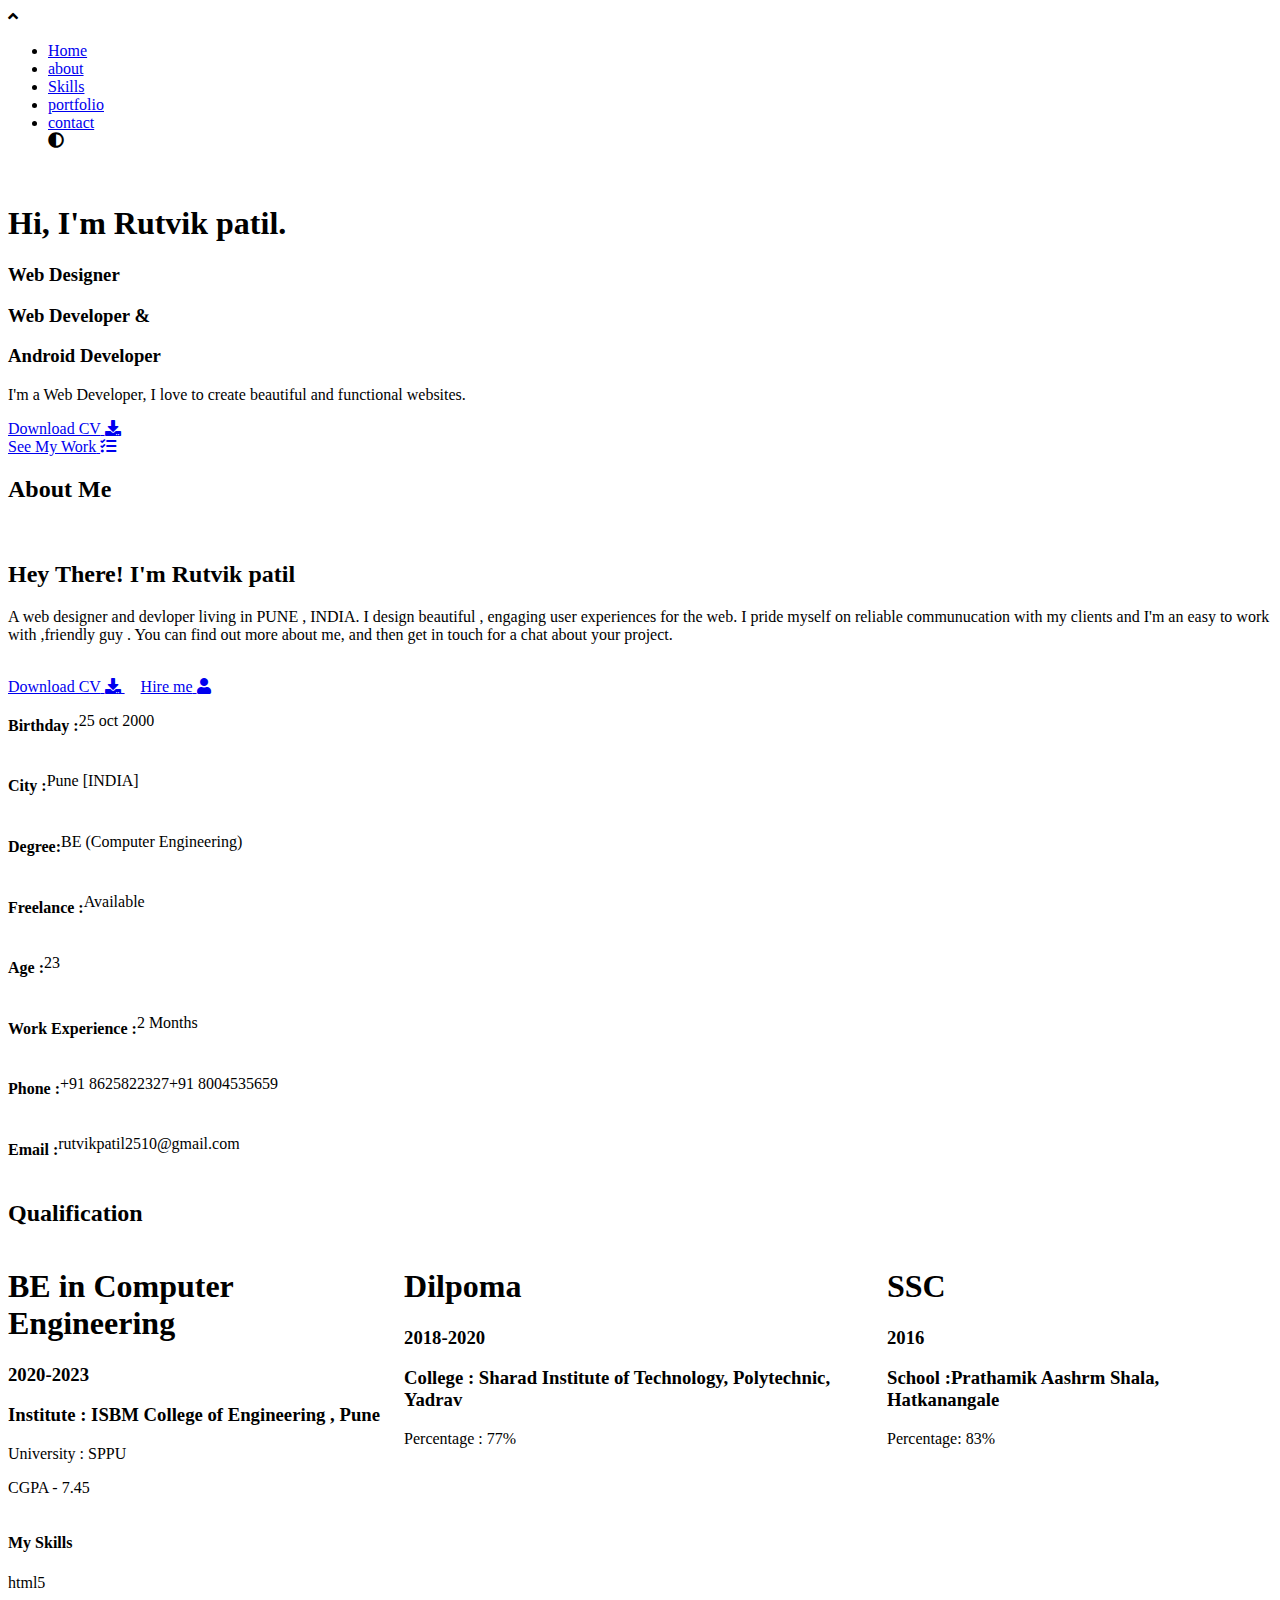
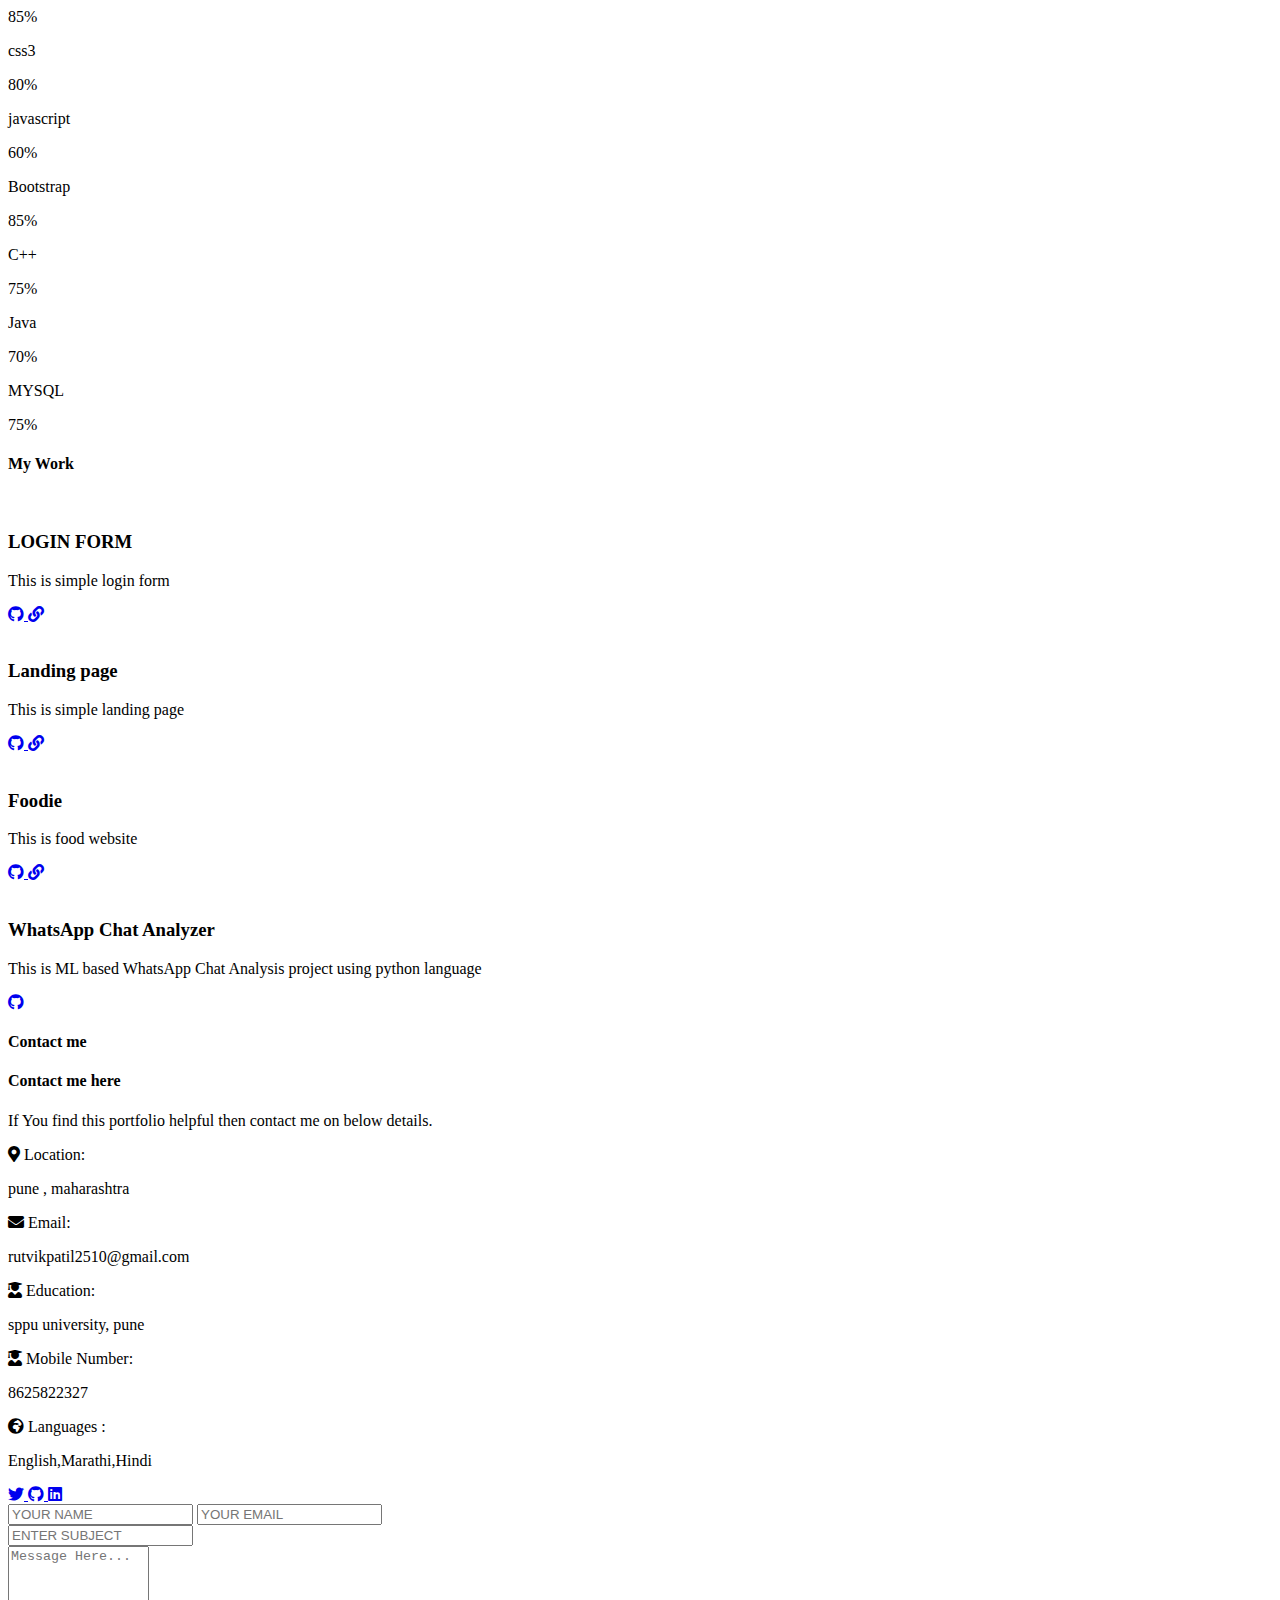
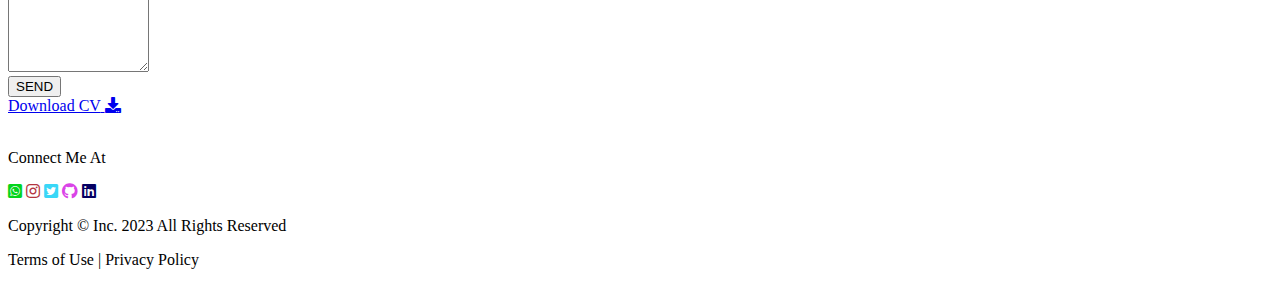
==== index.html @ daf7815e "add html file" ====
<!DOCTYPE html>
<html lang="en">

<head>
    <meta charset="UTF-8">
    <meta http-equiv="X-UA-Compatible" content="IE=edge">
    <meta name="viewport" content="width=device-width, initial-scale=1.0">
    <title>Rutvik's portfolio</title>
    <link rel="stylesheet" href="style.css">
    <link rel="stylesheet" href="mobile.css">
    <link rel="preconnect" href="https://fonts.googleapis.com">
    <link rel="preconnect" href="https://fonts.gstatic.com" crossorigin>
    <link rel="stylesheet" href="https://cdnjs.cloudflare.com/ajax/libs/font-awesome/5.15.4/css/all.min.css" integrity="sha512-1ycn6IcaQQ40/MKBW2W4Rhis/DbILU74C1vSrLJxCq57o941Ym01SwNsOMqvEBFlcgUa6xLiPY/NS5R+E6ztJQ==" crossorigin="anonymous" referrerpolicy="no-referrer"
    />
    <link href="https://fonts.googleapis.com/css2?family=Poppins:wght@400;500;600;700;800&display=swap" rel="stylesheet">
</head>


<body class="main-content">
    <div class="scroll">
        <i class="fas fa-angle-up"></i>
    </div>


    <nav class="navbar navbar-expand-lg navbar-light">

        <div class="collapse navbar-collapse" id="navbarNav">
            <div class="mr-auto"></div>
            <ul class="navbar-nav">


                <li class="nav-item active">
                    <a class="nav-link" href="index.html">Home <span class="sr-only">(current)</span></a>
                </li>
                <li class="nav-item">
                    <a class="nav-link" href="#about">about</a>
                </li>
                <li class="nav-item">
                    <a class="nav-link" href="#skill">Skills</a>
                </li>
                <li class="nav-item">
                    <a class="nav-link" href="#portfolio">portfolio</a>
                </li>
                <li class="nav-item">
                    <a class="nav-link" href="#contact">contact </a>

                </li>
                <div class="theme-btn">
                    <i class="fas fa-adjust"></i>
                </div>

            </ul>

        </div>

    </nav>
    <header class="container header active" id="home">
        <div class="header-content">
            <div class="left-header">
                <div class="shape"></div>
                <div class="image">
                    <img src="./Header img/fourth.png" alt="">
                </div>
            </div>
            <div class="right-header">
                <div class="shape"></div>

                <h1 class="name">
                    Hi, I'm <span>Rutvik  patil.</span>
                </h1>
                <div class="animated-text">
                    <h3>Web Designer</h3>
                    <h3>Web Developer &</h3>
                    <h3>Android Developer</h3>

                </div>
                <p>
                    I'm a Web Developer, I love to create beautiful and functional websites.

                </p>
                <div class="flex">
                    <div style="width: 240px;" class="btn-con">
                        <a href="./CV/Rutvik Patil CV.pdf" class="main-btn">
                            <span class="btn-text">Download CV</span>
                            <span class="btn-icon"><i class="fas fa-download"></i></span>
                        </a>

                    </div>
                    <div class="btn-con" id="second-btn">
                        <a href="#portfolio" class="main-btn" id="second-btn">
                            <span class="btn-text">See My Work</span>
                            <span class="btn-icon"><i class="fas fa-tasks"></i></span>
                        </a>
                    </div>
                </div>
            </div>
        </div>
    </header>

    <!-- **********************************************************--{ About section }--***************************************************-->

    <section class="about" id="about">
        <div class="title reveal">
            <h2 class="heading">About Me</h2>

        </div>
        <div class="content">
            <div class="column left reveal">
                <div class="img-card reveal">
                    <img src="./img/rutvik1.jpg" alt="">
                </div>
            </div>
            <div class="column right ">
                <div class="reveal">
                    <h2 class="content-title">Hey There! I<b>'</b>m Rutvik patil</h2>
                    <p class="paragraph-text reveal"> A web designer and devloper living in PUNE , INDIA. I design beautiful , engaging user experiences for the web. I pride myself on reliable communucation with my clients and I'm an easy to work with ,friendly guy . You can find out
                        more about me, and then get in touch for a chat about your project.
                    </p>
                    <br>
                    <div class="btn-con">
                        <a href="./CV/Rutvik Patil CV.pdf" class="main-btn">
                            <span class="btn-text">Download CV</span>
                            <span class="btn-icon"><i class="fas fa-download"></i></span>
                            <a href="#contact" style="margin-left: 1rem;" class="main-btn">
                                <span class="btn-text">Hire me</span>
                                <span class="btn-icon"><i class="fas fa-user"></i></span>


                            </a>
                        </a>
                    </div>

                </div>
                <div class="reveal  about-info">
                    <div class="about-info-left">
                        <div style="display: flex;">
                            <h4>Birthday : </h4>
                            <p>25 oct 2000</p>
                        </div>
                        <div style="display: flex;">
                            <h4>City : </h4>
                            <p>Pune [INDIA]</p>
                        </div>
                        <div style="display: flex;">
                            <h4>Degree: </h4>
                            <p>BE (Computer Engineering)</p>
                        </div>
                        <div style="display: flex;">
                            <h4>Freelance : </h4>
                            <p>Available</p>
                        </div>
                    </div>
                    <div class="about-info-right">
                        <div style="display: flex;">
                            <h4>Age : </h4>
                            <p>23</p>
                        </div>
                        <div style="display: flex;">
                            <h4>Work Experience : </h4>
                            <p>2 Months</p>
                        </div>
                        <div style="display: flex;">
                            <h4>Phone : </h4>
                            <p>+91 8625822327 </p>
                            <p>+91 8004535659</p>
                        </div>
                        <div style="display: flex;">
                            <h4>Email : </h4>
                            <p>rutvikpatil2510@gmail.com</p>
                        </div>

                    </div>
                </div>
            </div>

        </div>
    </section>


    <!-- **************************************************--{ Qualification section }--***************************************************-->


    <section class="qualification" id="qualification">

        <div class="title reveal">
            <h2 class="heading"><span>Qualification</span></h2>
        </div>
        <div style="display: flex;" class="flex">
            <div class="quali">
                <div class="item ">
                    <h1>BE in Computer Engineering </h1>
                    <h3 class="year">2020-2023</h3>
                    <h3>Institute : ISBM College of Engineering , Pune </h3>
                    <p> University : SPPU</p>
                    <p> CGPA - 7.45 </p>

                </div>
            </div>
            <div class="quali">
                <div class="item ">
                    <h1>Dilpoma</h1>
                    <h3 class="year">2018-2020</h3>
                    <h3>College : Sharad Institute of Technology, Polytechnic, Yadrav </h3>
                    <p> Percentage : 77%</p>

                </div>
            </div>
            <div class="quali">
                <div class="item ">
                    <h1>SSC</h1>
                    <h3 class="year">2016</h3>
                    <h3>School :Prathamik Aashrm Shala, Hatkanangale</h3>
                    <p> Percentage: 83%</p>
                </div>
            </div>
        </div>
    </section>





    <!-- *******************************************************--{ Skills section }--***************************************************-->


    <div class="about" id="skill">
        <div class="about1">
            <h4 class="heading">My Skills</h4>
            <div class="skill">
                <div class="skill-bar">
                    <p class="prog-title">html5</p>
                    <div class="progress-con">
                        <p class="prog-text">85%</p>
                        <div class="progress">
                            <span class="html"></span>
                        </div>
                    </div>
                </div>
                <div class="skill-bar">
                    <p class="prog-title">css3</p>
                    <div class="progress-con">
                        <p class="prog-text">80%</p>
                        <div class="progress">
                            <span class="css"></span>
                        </div>
                    </div>
                </div>
                <div class="skill-bar">
                    <p class="prog-title">javascript</p>
                    <div class="progress-con">
                        <p class="prog-text">60%</p>
                        <div class="progress">
                            <span class="js"></span>
                        </div>
                    </div>
                </div>
                <div class="skill-bar">
                    <p class="prog-title">Bootstrap</p>
                    <div class="progress-con">
                        <p class="prog-text">85%</p>
                        <div class="progress">
                            <span class="boot"></span>
                        </div>
                    </div>
                </div>
                <div class="skill-bar">
                    <p class="prog-title">C++</p>
                    <div class="progress-con">
                        <p class="prog-text">75%</p>
                        <div class="progress">
                            <span class="c"></span>
                        </div>
                    </div>
                </div>
                <div class="skill-bar">
                    <p class="prog-title">Java</p>
                    <div class="progress-con">
                        <p class="prog-text">70%</p>
                        <div class="progress">
                            <span class="java"></span>
                        </div>
                    </div>
                </div>
                <div class="skill-bar">
                    <p class="prog-title">MYSQL</p>
                    <div class="progress-con">
                        <p class="prog-text">75%</p>
                        <div class="progress">
                            <span class="c"></span>
                        </div>
                    </div>
                </div>
            </div>
        </div>

        <!-- *******************************************************--{ Work section }--***************************************************-->


        <section class="container" id="portfolio">
            <div class="heading">
                <h4 class="heading">My Work </h4>
            </div>

            <div class="portfolio">
                <div class="portfolio-item">
                    <div class="image">
                        <img src="./img/login1.png" alt="">
                    </div>
                    <div class="hover-items">
                        <h3>LOGIN FORM</h3>
                        <p>This is simple login form</p>
                        <div class="icons">
                            <a href="https://github.com/rutvik2510" target="_blank" class="icon">
                                <i class="fab fa-github"></i>
                            </a>
                            <a href="./WorkDoneByMe/form no 3/index.html" class="icon">
                                <i class="fas fa-link"></i>
                            </a>

                        </div>
                    </div>
                </div>
                <div class="portfolio-item">
                    <div class="image">
                        <img src="./img/travel1.png" alt="">
                    </div>
                    <div class="hover-items">
                        <h3>Landing page</h3>
                        <p>This is simple landing page</p>
                        <div class="icons">
                            <a href="https://github.com/rutvik2510" target="_blank" class="icon">
                                <i class="fab fa-github"></i>
                            </a>
                            <a href="./WorkDoneByMe/headerdemo/index.html" class="icon">
                                <i class="fas fa-link"></i>
                            </a>

                        </div>
                    </div>
                </div>
                <div class="portfolio-item">
                    <div class="image">
                        <img src="./img/food.png" alt="">
                    </div>
                    <div class="hover-items">
                        <h3>Foodie</h3>
                        <p>This is food website </p>
                        <div class="icons">
                            <a href="https://github.com/rutvik2510" class="icon">
                                <i class="fab fa-github"></i>
                            </a>
                            <a href="./WorkDoneByMe/BreakfastTime/index.html" class="icon">
                                <i class="fas fa-link"></i>
                            </a>

                        </div>
                    </div>
                </div>

                <div class="portfolio-item">
                    <div class="image">
                        <img src="./img/whatAppChatAnalyzer.png" alt="">
                    </div>
                    <div class="hover-items">
                        <h3>WhatsApp Chat Analyzer</h3>
                        <p>This is ML based WhatsApp Chat Analysis project using python language</p>
                        <div class="icons">
                            <a href="https://github.com/rutvik2510" class="icon">
                                <i class="fab fa-github"></i>
                            </a>


                        </div>
                    </div>
                </div>

            </div>
        </section>





        <!-- *******************************************************--{ Contact section }--***************************************************-->


        <section class="container contact" id="contact">
            <div class="contact-container">
                <h4 class="heading">Contact me </h4>

                <div class="contact">
                    <div class="left-contact">
                        <h4>Contact me here</h4>
                        <p>
                            If You find this portfolio helpful then contact me on below details.
                        </p>
                        <div class="contact-info">
                            <div class="contact-item">
                                <div class="icon">
                                    <i class="fas fa-map-marker-alt"></i>
                                    <span>Location:</span>
                                </div>
                                <p>
                                    pune , maharashtra
                                </p>
                            </div>
                            <div class="contact-item">
                                <div class="icon">
                                    <i class="fas fa-envelope"></i>
                                    <span>Email:</span>
                                </div>
                                <p>
                                    <span> rutvikpatil2510@gmail.com</span>
                                </p>
                            </div>
                            <div class="contact-item">
                                <div class="icon">
                                    <i class="fas fa-user-graduate"></i>
                                    <span>Education:</span>
                                </div>
                                <p>
                                    <span>sppu university, pune </span>
                                </p>
                            </div>
                            <div class="contact-item">
                                <div class="icon">
                                    <i class="fas fa-user-graduate"></i>
                                    <span>Mobile Number:</span>
                                </div>
                                <p>
                                    <span> 8625822327</span>
                                </p>
                            </div>
                            <div class="contact-item">
                                <div class="icon">
                                    <i class="fas fa-globe-africa"></i>
                                    <span>Languages :</span>
                                </div>
                                <p>
                                    <span>English,Marathi,Hindi</span>
                                </p>
                            </div>
                        </div>
                        <div class="contact-icons">
                            <div class="contact-icon">
                                <a href="https://twitter.com/RutvikPati50763?s=08" target="_blank">
                                    <i class="fab fa-twitter"></i>
                                </a>
                                <a href="https://github.com/rutvik2510" target="_blank">
                                    <i class="fab fa-github"></i>
                                </a>
                                <a href="https://www.linkedin.com/in/rutvik-patil-5003b2224" target="_blank">
                                    <i class="fab fa-linkedin"></i>
                                </a>
                            </div>
                        </div>
                    </div>
                    <div class="right-contact">
                        <form action="" class="contact-form">
                            <div class="input-control i-c-2">
                                <input type="text" required placeholder="YOUR NAME">
                                <input type="email" required placeholder="YOUR EMAIL">
                            </div>
                            <div class="input-control">
                                <input type="text" required placeholder="ENTER SUBJECT">
                            </div>
                            <div class="input-control">
                                <textarea name="" id="" cols="15" rows="8" placeholder="Message Here..."></textarea>
                            </div>
                            <button class="sub">SEND</button>
                            <div class="submit-btn">
                                <a href="./CV/Rutvik Patil CV.pdf" class="main-btn">
                                    <span class="btn-text">Download CV</span>
                                    <span class="btn-icon"><i class="fas fa-download"></i></span>
                                </a>
                            </div>
                        </form>
                    </div>
                </div>


                <footer class="footer">
                    <div class="footer-image">
                        <img src="img/rutvik2.jpg" alt="">
                    </div>
                    <div class="quick-links">
                        <p class="devby">Connect Me At</p>
                        <a href="https://api.whatsapp.com/send?phone=8625822327"><i class="fab fa-whatsapp-square" style="color:#04d51d"></i></a>

                        <a href="https://instagram.com/Rutvik_patil2510"><i class="fab fa-instagram"
                style="color: #b3353f"></i></a>
                        <a href="https://twitter.com/RutvikPati50763"><i class="fab fa-twitter-square" style="color:#39d7f7"></i></a>
                        <a href="https://github.com/rutvik2510"><i class="fab fa-github" style="color:#da43e7"></i></a>
                        <a href="https://www.linkedin.com/in/rutvik-patil-5003b2224"><i class="fab fa-linkedin" style="color:rgb(5, 0, 98)"></i></a>

                    </div>
                    <div class="policy">
                        <p>Copyright © Inc. 2023 All Rights Reserved </p>
                    </div>
                    <p class="terms">Terms of Use <span>| Privacy Policy</span></p>
                </footer>





                <script src="app.js"></script>
</body>

</html>
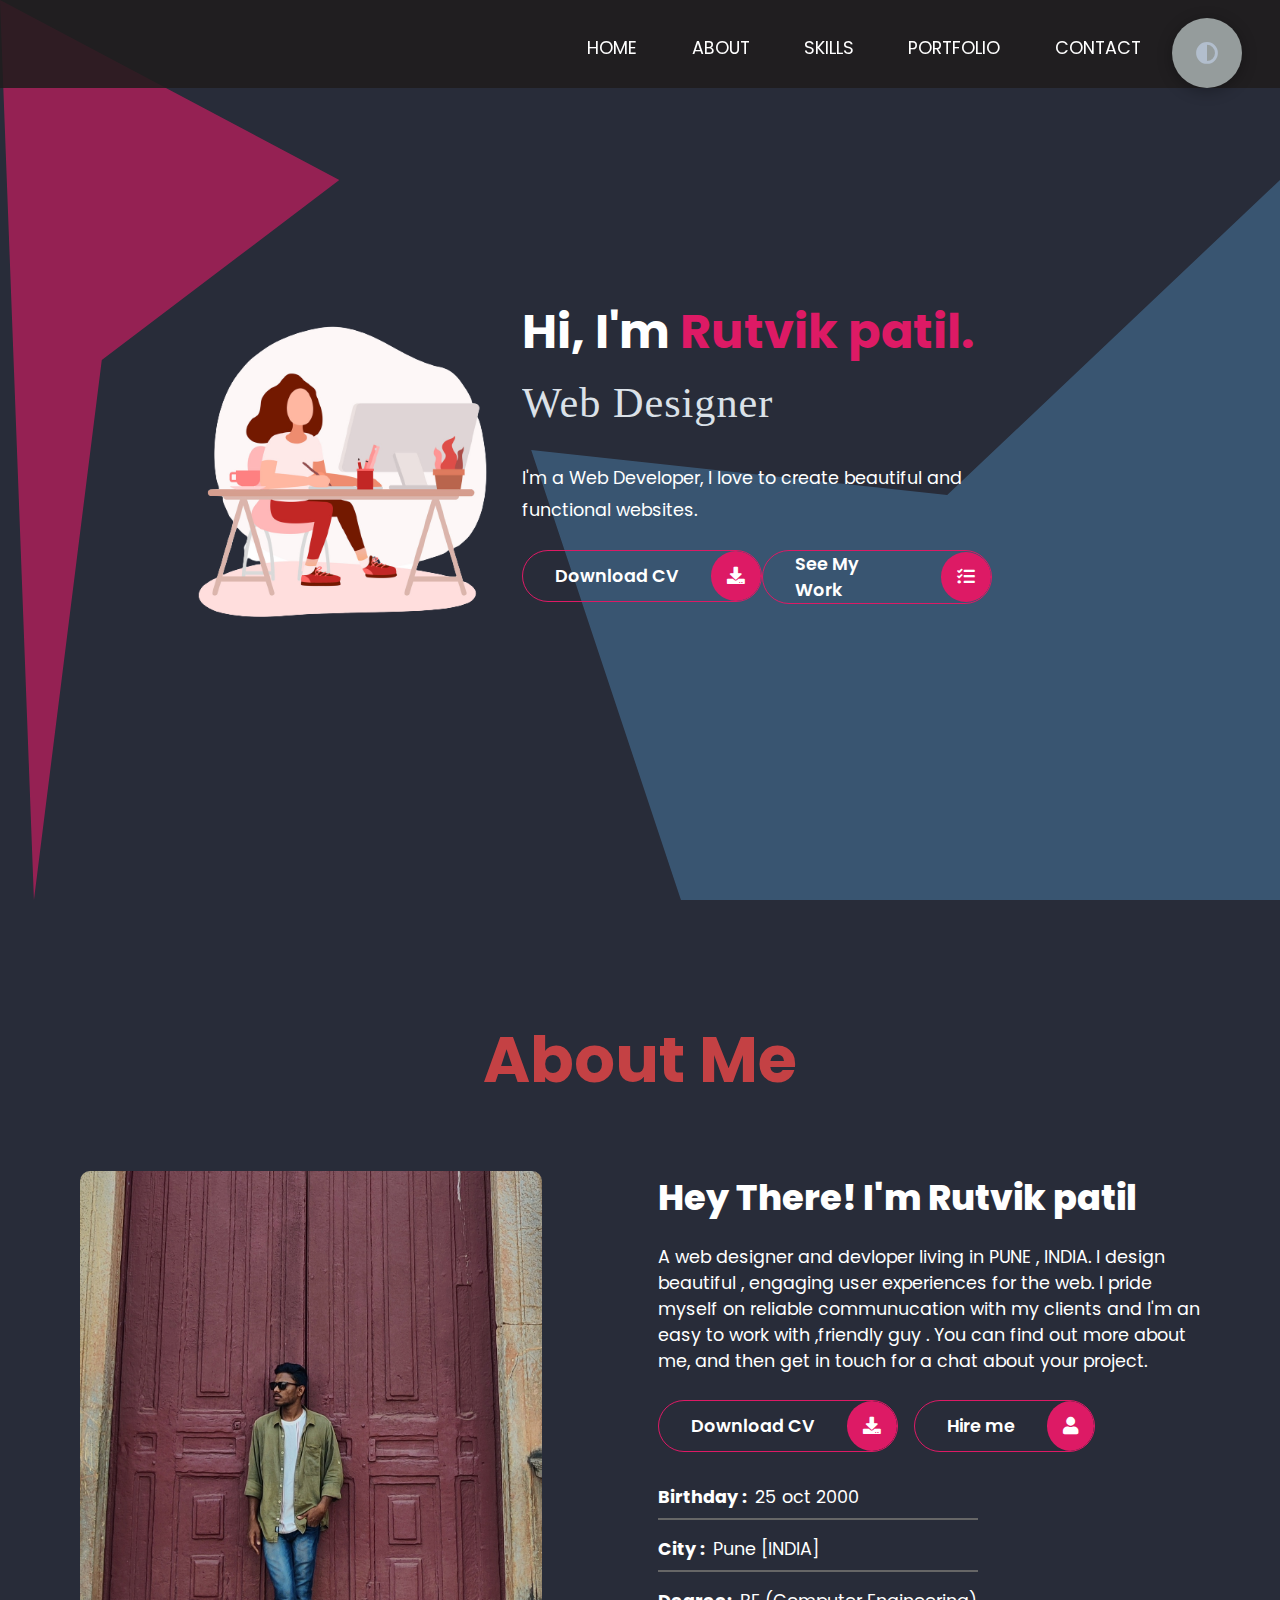
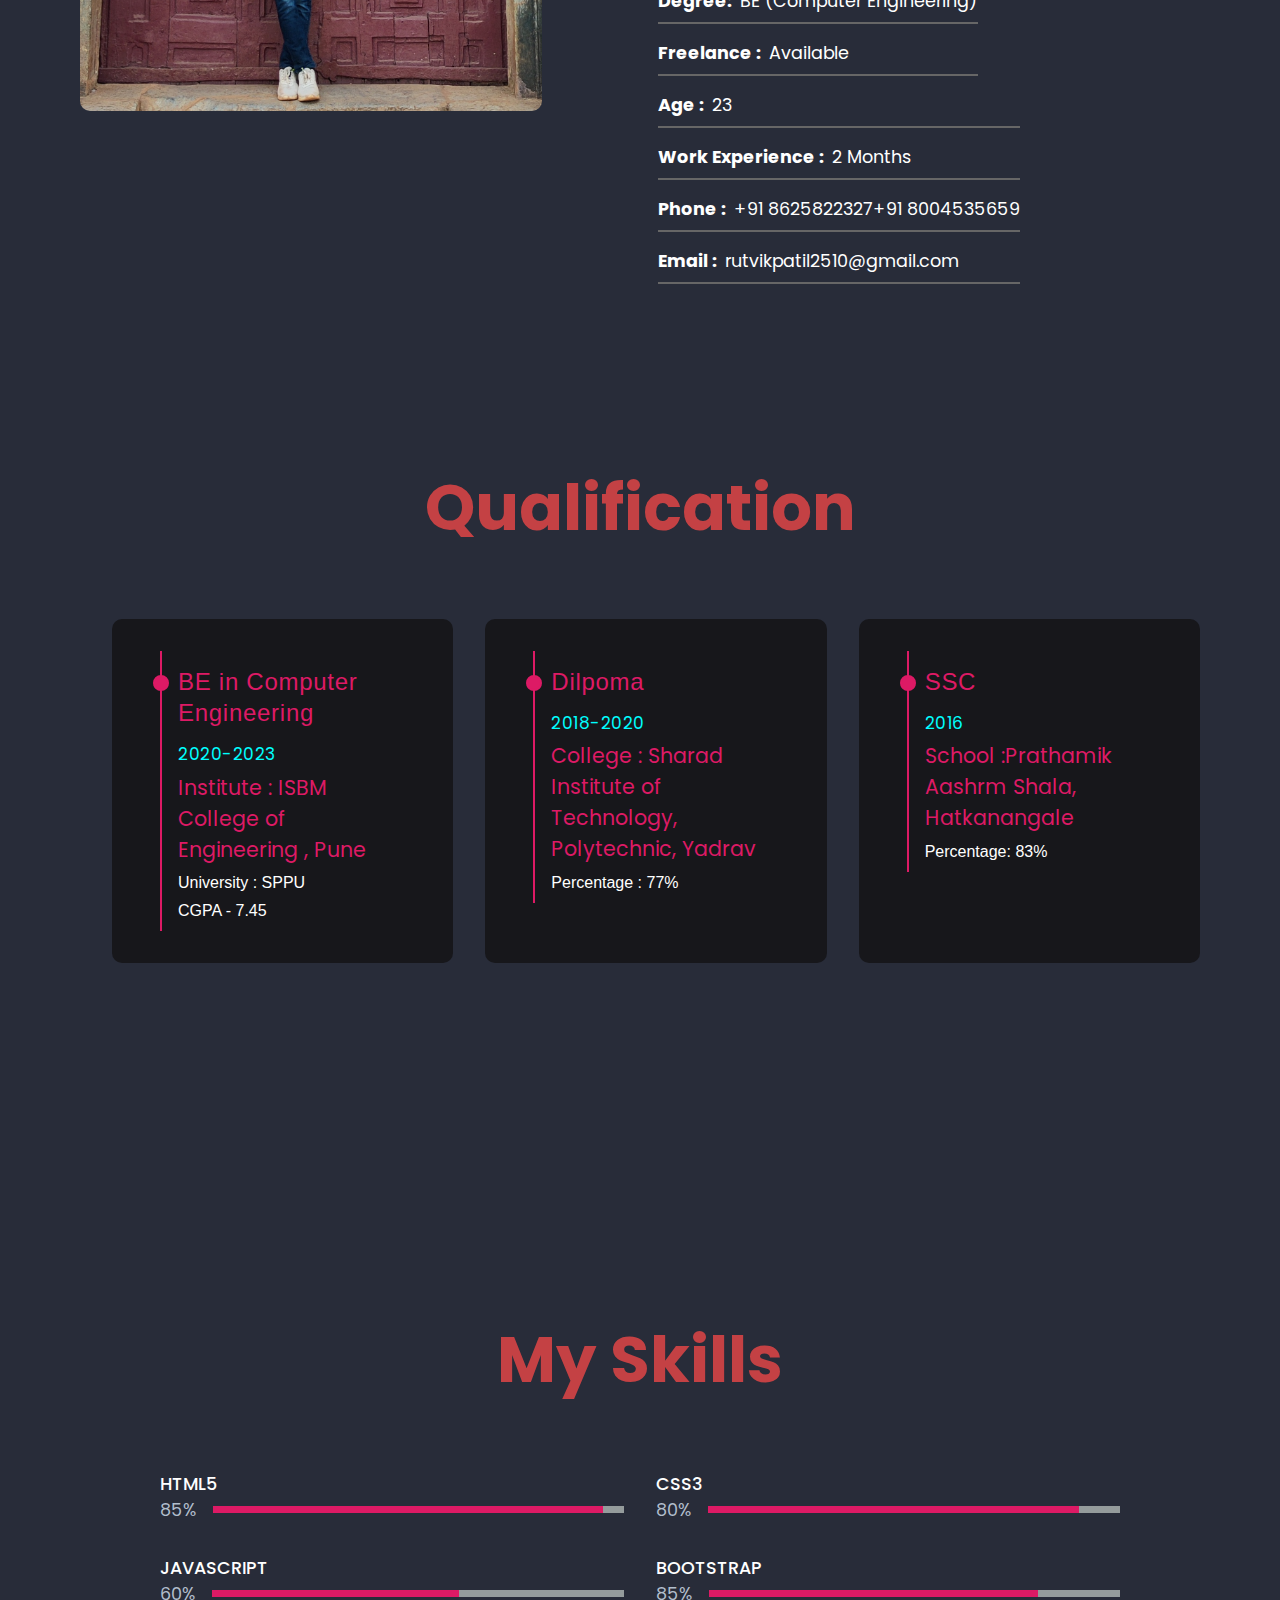
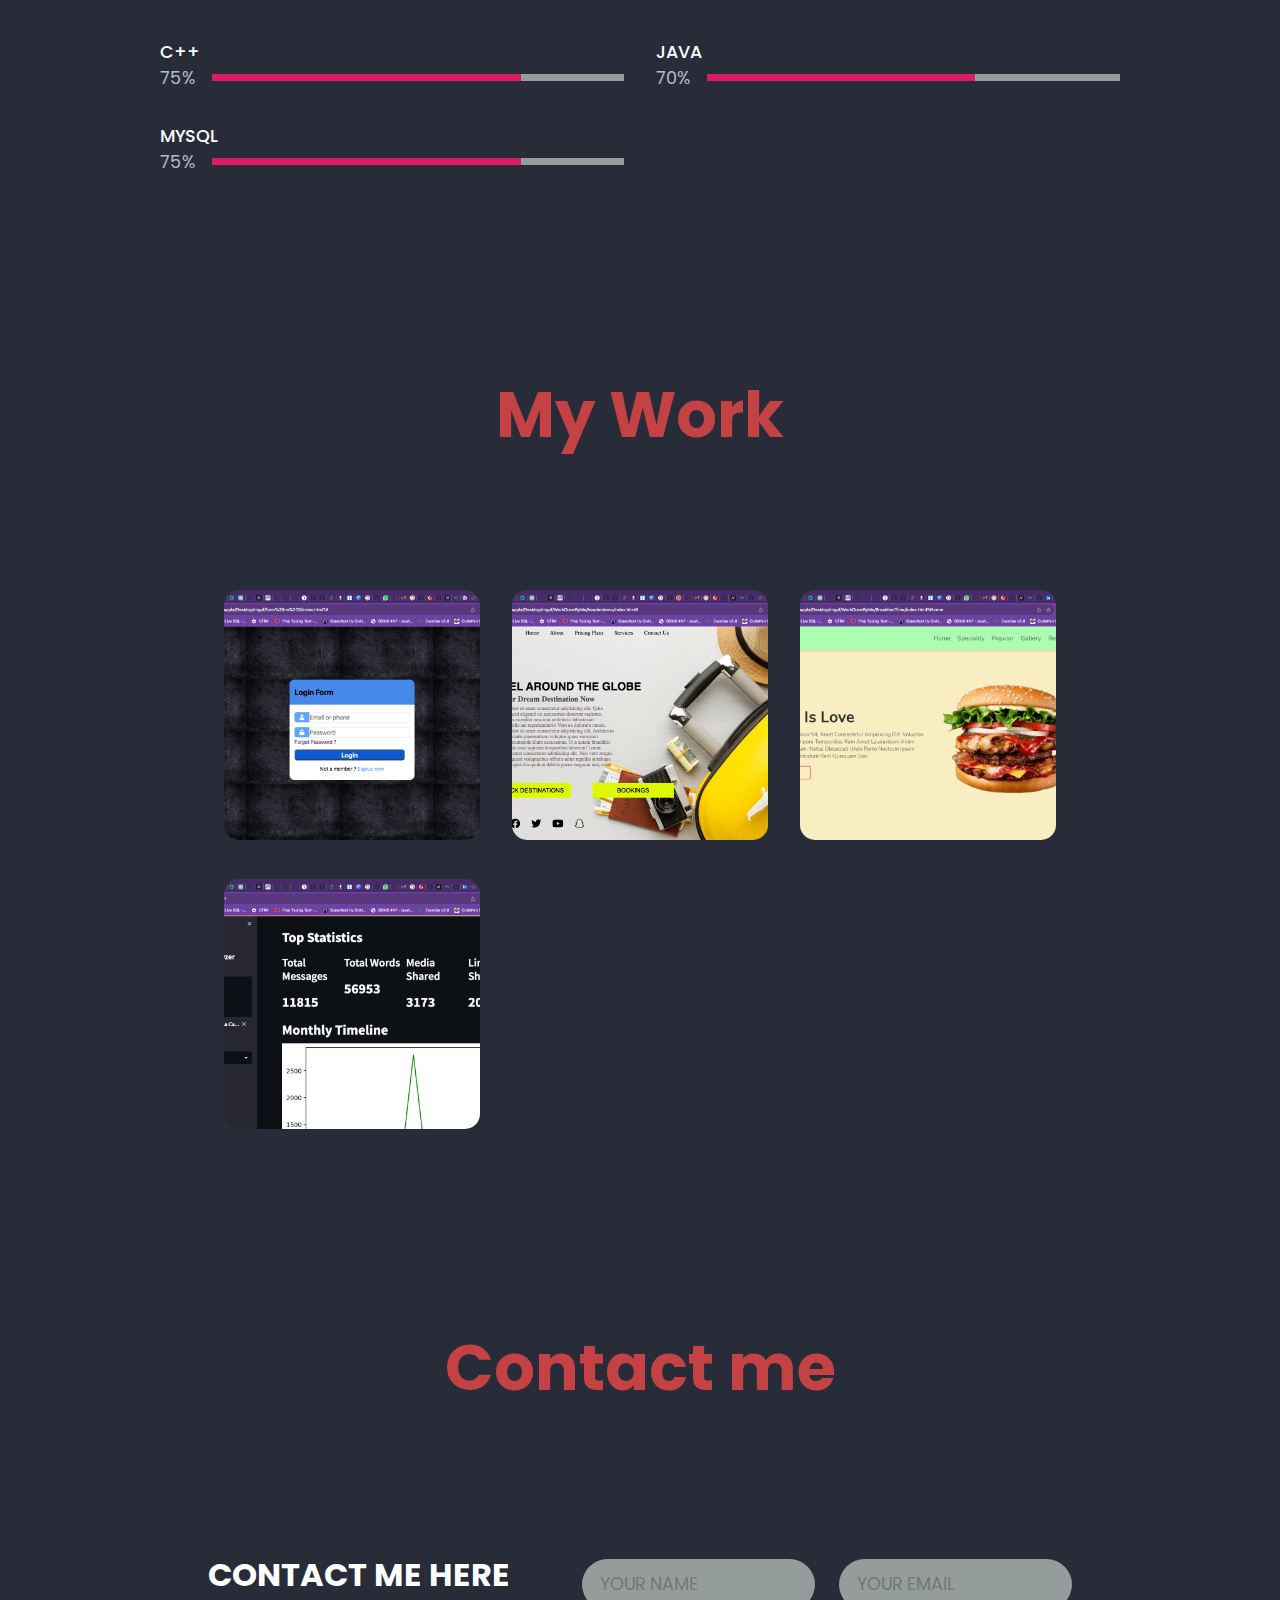
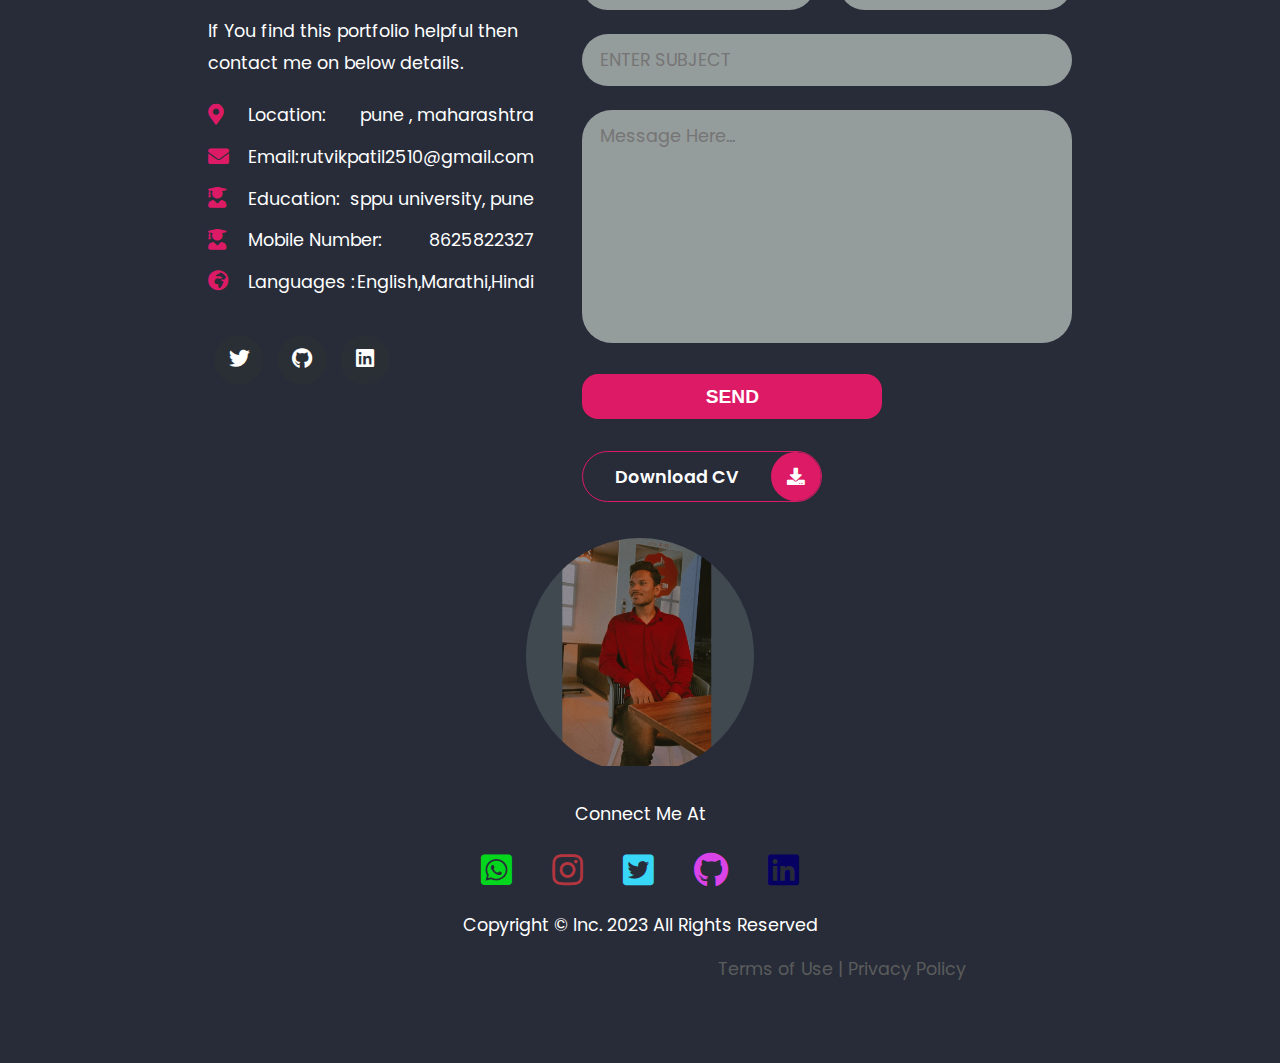
==== commit b9850f40: "index.html" ====
--- a/index.html
+++ b/index.html
@@ -166,7 +166,9 @@
                         </div>
                         <div style="display: flex;">
                             <h4>Email : </h4>
-                            <p>rutvikpatil2510@gmail.com</p>
+                            <a href="mailto:rutvikpatil2510@gmail.com">
+                                <p>rutvikpatil2510@gmail.com</p>
+                            </a>
                         </div>
 
                     </div>
@@ -410,7 +412,9 @@
                                     <span>Email:</span>
                                 </div>
                                 <p>
-                                    <span> rutvikpatil2510@gmail.com</span>
+                                    <a href="mailto:rutvikpatil2510@gmail.com">
+                                        <span> rutvikpatil2510@gmail.com</span>
+                                    </a>
                                 </p>
                             </div>
                             <div class="contact-item">
@@ -507,4 +511,4 @@
                 <script src="app.js"></script>
 </body>
 
-</html>+</html>
--- a/style.css
+++ b/style.css
@@ -0,0 +1,853 @@
+* {
+    margin: 0;
+    padding: 0;
+    box-sizing: border-box;
+    list-style: none;
+    scroll-behavior: smooth;
+}
+
+ :root {
+    --color-primary: #191d2bee;
+    --color-secondary: #dd1a65;
+    --color-white: #ffffff;
+    --color-black: #000;
+    --color-grey0: #c5b8b8;
+    --color-grey-1: #dbe1e8;
+    --color-grey-2: #b2becd;
+    --color-grey-3: #62b5f5;
+    --color-grey-4: #959c9c;
+    --color-grey-5: #2a2e35;
+    --color-grey-6: #27373f;
+    --box-shadow-1: 0 3px 15px rgba(0, 0, 0, 0.3);
+    --heading: #e44646d3;
+}
+
+.light-mode {
+    --color-primary: #ffffff;
+    --color-secondary: #9052ad;
+    --color-white: #83a0b9;
+    --color-black: #000;
+    --color-grey0: #f8f8f8;
+    --color-grey-1: #6c7983;
+    --color-grey-2: #a8ceeb;
+    --color-grey-3: #004c4e;
+    --color-grey-4: #a0bbd3;
+    --color-grey-5: #c7c2c2;
+    --color-grey-6: #42697c;
+}
+
+body {
+    background-color: var(--color-primary);
+    font-family: "Poppins", sans-serif;
+    font-size: 1.1rem;
+    color: var(--color-white);
+    transition: all 0.4s ease-in-out;
+    scroll-behavior: smooth;
+}
+
+a {
+    display: inline-block;
+    text-decoration: none;
+    color: inherit;
+    font-family: inherit;
+}
+
+.heading {
+    font-size: 4rem;
+    display: flex;
+    justify-content: center;
+    margin: 4rem;
+    color: var(--heading);
+}
+
+header {
+    min-height: 100vh;
+    color: var(--color-white);
+    overflow: hidden;
+    padding: 0 !important;
+}
+
+
+/* *********************************************************** --> scroll section <--********************************************************/
+
+.scroll {
+    z-index: 9999;
+    position: fixed;
+    color: var(--color-white);
+    right: 15px;
+    bottom: 15px;
+    text-align: center;
+    line-height: 45px;
+    cursor: pointer;
+    pointer-events: none;
+    opacity: 0;
+    transition: all 0.5s ease;
+}
+
+.scroll i {
+    border-radius: 50%;
+    font-size: 1.8rem;
+    background: var(--color-secondary);
+    padding: 0.6rem 1rem;
+    transition: all 0.5s ease;
+}
+
+.scroll:hover i {
+    box-shadow: 0 0.5rem 1rem rgb(214, 189, 189);
+    /* bottom: 20px; */
+    transform: scale(1.1);
+}
+
+.scroll.active {
+    right: 20px;
+    opacity: 1;
+    pointer-events: auto;
+}
+
+section {
+    min-height: 100vh;
+    width: 100%;
+    left: 0;
+    top: 0;
+    padding: 3rem 5rem;
+}
+
+
+/* ************************************************************ --> Light section <--********************************************************/
+
+.theme-btn {
+    top: 2%;
+    right: 3%;
+    width: 70px;
+    height: 70px;
+    border-radius: 50%;
+    background-color: var(--color-grey-4);
+    cursor: pointer;
+    position: fixed;
+    display: flex;
+    justify-content: center;
+    align-items: center;
+    box-shadow: 0 3px 15px rgba(0, 0, 0, 0.3);
+    transition: all 0.1s ease-in-out;
+}
+
+.theme-btn:active {
+    transform: translateY(-3px);
+}
+
+.theme-btn i {
+    font-size: 1.4rem;
+    color: var(--color-grey-2);
+    pointer-events: none;
+}
+
+
+/* *********************************************************** --> Navbar section <--********************************************************/
+
+.navbar {
+    padding: 0.5rem 1rem 0 35rem;
+    background-color: rgba(31, 28, 28, 0.864);
+    position: fixed;
+    z-index: 2000;
+    width: 100%;
+}
+
+.nav-item .nav-link {
+    font: normal 500 15px/2px;
+    text-transform: uppercase;
+    padding: 1.7rem;
+    color: var(--color-white);
+}
+
+.navbar-nav {
+    display: flex;
+}
+
+.navbar-nav a:hover {
+    color: var(--color-secondary);
+    -webkit-background-clip: text;
+    background-clip: text;
+}
+
+.animated-text {
+    position: relative;
+    height: 70px;
+    overflow: hidden;
+}
+
+.animated-text h3 {
+    color: var(--color-grey-1);
+    font-size: 2.4em;
+    font-weight: 100;
+    font-family: "Fredoka One", cursive;
+    line-height: 70px;
+    letter-spacing: 1px;
+}
+
+.animated-text h3:nth-child(1) {
+    animation: text-move 10s infinite;
+}
+
+@keyframes text-move {
+    0% {
+        margin-top: 0;
+    }
+    25% {
+        margin-top: -70px;
+    }
+    50% {
+        margin-top: -140px;
+    }
+    75% {
+        margin-top: -70px;
+    }
+    100% {
+        margin-top: 0;
+    }
+}
+
+
+/* *********************************************************** --> Header section <--********************************************************/
+
+.header-content {
+    display: grid;
+    grid-template-columns: repeat(2, 1fr);
+    min-height: 100vh;
+}
+
+.header-content .left-header {
+    display: flex;
+    align-items: center;
+    position: relative;
+}
+
+.header-content .left-header .shape {
+    transition: all 0.4s ease-in-out;
+    width: 65%;
+    height: 100%;
+    background-color: var(--color-secondary);
+    position: absolute;
+    left: 0;
+    top: 0;
+    z-index: -1;
+    opacity: 0.6;
+    clip-path: polygon(0 0, 100% 20%, 30% 40%, 10% 100%);
+}
+
+.header-content .right-header .shape {
+    transition: all 0.4s ease-in-out;
+    width: 65%;
+    height: 100%;
+    background-color: var(--color-grey-3);
+    position: absolute;
+    right: 0;
+    top: 0;
+    z-index: -1;
+    opacity: 0.3;
+    clip-path: polygon(10% 50%, 100% 300%, 100% 20%, 60% 55%);
+}
+
+.header-content .left-header .image img {
+    width: 70%;
+    height: 100%;
+    object-fit: cover;
+    transition: all 0.4s ease-in-out;
+    margin: 10rem 3rem 5rem 10rem;
+}
+
+.header-content .right-header {
+    display: flex;
+    flex-direction: column;
+    justify-content: center;
+    padding-right: 18rem;
+}
+
+.header-content .right-header .name {
+    font-size: 3rem;
+}
+
+.header-content .right-header .name span {
+    color: var(--color-secondary);
+}
+
+.header-content .right-header p {
+    margin: 1.5rem 0;
+    line-height: 2rem;
+}
+
+
+/* ******************************************************** --> component section <--********************************************************/
+
+.flex {
+    display: flex;
+}
+
+.btn-con {
+    display: flex;
+    align-self: flex-start;
+}
+
+#first-btn {
+    margin-right: .5rem;
+    width: 250px;
+}
+
+#second-btn {
+    width: 230px;
+}
+
+.main-btn {
+    border-radius: 30px;
+    color: inherit;
+    font-weight: 600;
+    position: relative;
+    border: 1px solid var(--color-secondary);
+    display: flex;
+    align-self: flex-start;
+    align-items: center;
+    overflow: hidden;
+}
+
+.main-btn .btn-text {
+    padding: 0 2rem;
+}
+
+.main-btn .btn-icon {
+    background-color: var(--color-secondary);
+    display: flex;
+    align-items: center;
+    justify-content: center;
+    border-radius: 50%;
+    padding: 1rem;
+}
+
+.main-btn::before {
+    content: "";
+    position: absolute;
+    top: 0;
+    right: 0;
+    transform: translateX(100%);
+    transition: all 0.4s ease-out;
+    z-index: -1;
+}
+
+.main-btn:hover {
+    transition: all 0.4s ease-out;
+}
+
+.main-btn:hover::before {
+    width: 100%;
+    height: 100%;
+    background-color: var(--color-secondary);
+    transform: translateX(0);
+    transition: all 0.4s ease-out;
+}
+
+
+/* ************************************************************ --> about section <--********************************************************/
+
+.about .content {
+    position: relative;
+    width: 100%;
+    color: var(--text-color);
+    display: flex;
+    justify-content: space-between;
+}
+
+.about .content .left {
+    position: relative;
+    width: auto;
+}
+
+.about .content .right {
+    position: relative;
+    width: 100%;
+}
+
+.about .content .about-info {
+    margin-top: 2rem;
+    display: flex;
+    justify-content: space-between;
+    flex-wrap: wrap;
+}
+
+.about .content .about-info h4 {
+    padding-right: 0.5rem;
+}
+
+.about .content .about-info .about-info-left div,
+.about .content .about-info .about-info-right div {
+    margin-bottom: 1rem;
+    padding-bottom: 0.5rem;
+    border-bottom: 2px solid #666;
+}
+
+.about .content .left .img-card {
+    position: relative;
+    display: flex;
+    justify-content: center;
+    width: 80%;
+    height: 60vh;
+    overflow: hidden;
+    border-radius: 10px;
+}
+
+.about .content .left .img-card img {
+    object-fit: cover;
+    border-radius: 10px;
+}
+
+.about .content .right .content-title {
+    font-size: 2em;
+    font-weight: 800;
+    margin-bottom: 20px;
+}
+
+.about .content .right .paragraph-text {
+    font-size: 1em;
+}
+
+
+/* **************************************************** --> Qualification section <--********************************************************/
+
+.quali {
+    background: #17171b;
+    margin: 0 auto;
+    padding-bottom: 7px;
+    border-radius: 10px;
+    width: 50%;
+    position: relative;
+    padding: 2rem 3rem;
+    margin-left: 2rem;
+}
+
+.quali .item {
+    background: #17171b;
+    border-left: 2px solid var(--color-secondary);
+    position: relative;
+    padding: 0rem 0rem 0.5rem 1rem;
+    padding-bottom: 0.4rem;
+}
+
+.quali .item::after {
+    width: 12px;
+    height: 12px;
+    border-radius: 50px;
+    display: block;
+    top: 1.5rem;
+    position: absolute;
+    left: -9px;
+    content: "";
+    border: 2px solid var(--color-secondary);
+    background: var(--color-secondary);
+}
+
+.quali .item h1 {
+    color: var(--color-secondary);
+    font-size: 1.5rem;
+    font-weight: lighter;
+    padding-bottom: 0.5rem;
+    padding-top: 15px;
+    background: #17171b;
+    line-height: 1.3;
+    letter-spacing: 0.03em;
+    font-family: "Oswald", sans-serif;
+}
+
+.quali .item p {
+    font-size: 16px;
+    color: var(--text-color);
+    background: #17171b;
+    padding: 0.3rem 0rem;
+    font-family: "Oswald", sans-serif;
+}
+
+.quali .item h3 {
+    color: var(--color-secondary);
+    font-weight: 400;
+    padding: 0.3rem 0rem;
+}
+
+.quali a {
+    color: var(--maincolor);
+    transition: all 0.5s ease-out;
+}
+
+.quali a:hover {
+    color: #fff;
+}
+
+.quali .item .year {
+    font-size: 17px;
+    color: aqua;
+    padding-bottom: 0rem;
+    background: #17171b;
+    letter-spacing: 0.03em;
+}
+
+
+/* ********************************************************* --> Skills section <--********************************************************/
+
+.about1 {
+    margin: 1rem 10rem 1rem 10rem;
+}
+
+.about .skill {
+    display: grid;
+    grid-template-columns: repeat(2, 1fr);
+    grid-gap: 2rem;
+}
+
+.about .skill .skill-bar {
+    display: flex;
+    flex-direction: column;
+}
+
+.about .skill .skill-bar .prog-title {
+    text-transform: uppercase;
+    font-weight: 500;
+}
+
+.about .skill .skill-bar .progress-con {
+    display: flex;
+    align-items: center;
+}
+
+.about .skill .skill-bar .progress-con .prog-text {
+    color: var(--color-grey-2);
+}
+
+.about .skill .skill-bar .progress-con .progress {
+    width: 100%;
+    height: 0.45rem;
+    background-color: var(--color-grey-4);
+    margin-left: 1rem;
+    position: relative;
+}
+
+.about .skill .skill-bar .progress-con .progress span {
+    position: absolute;
+    top: 0;
+    left: 0;
+    height: 100%;
+    background-color: var(--color-secondary);
+    transition: all 0.4s ease-in-out;
+    width: 60%;
+}
+
+.about .skill .skill-bar .progress-con .progress .html {
+    width: 95%;
+}
+
+.about .skill .skill-bar .progress-con .progress .css {
+    width: 90%;
+}
+
+.about .skill .skill-bar .progress-con .progress .js {
+    width: 60%;
+}
+
+.about .skill .skill-bar .progress-con .progress .boot {
+    width: 80%;
+}
+
+.about .skill .skill-bar .progress-con .progress .c {
+    width: 75%;
+}
+
+.about .skill .skill-bar .progress-con .progress .java {
+    width: 65%;
+}
+
+
+/* ********************************************************* --> Work section <--********************************************************/
+
+.portfolio {
+    display: grid;
+    grid-template-columns: repeat(3, 1fr);
+    grid-gap: 2rem;
+    margin-top: 3rem;
+    margin: 0 9rem 1rem 9rem;
+}
+
+.portfolio .portfolio-item {
+    position: relative;
+    border-radius: 15px;
+}
+
+.portfolio .portfolio-item img {
+    width: 100%;
+    height: 250px;
+    object-fit: cover;
+    border-radius: 15px;
+    background-position: center;
+    background-repeat: no-repeat;
+    background-size: cover;
+}
+
+.portfolio .portfolio-item .hover-items {
+    width: 100%;
+    height: 100%;
+    background-color: var(--color-secondary);
+    position: absolute;
+    left: 0;
+    top: 0;
+    border-radius: 15px;
+    display: flex;
+    justify-content: center;
+    align-items: center;
+    flex-direction: column;
+    opacity: 0;
+    transform: scale(0);
+    transition: all 0.4s ease-in-out;
+}
+
+.portfolio .portfolio-item .hover-items h3 {
+    font-size: 1.5rem;
+    color: var(--color-white);
+    margin-bottom: 1.5rem;
+}
+
+.portfolio .portfolio-item .hover-items p {
+    color: var(--color-grey-2);
+    text-align: center;
+    margin-bottom: 1rem;
+}
+
+.portfolio .portfolio-item .hover-items .icons {
+    display: flex;
+    justify-content: center;
+    align-items: center;
+}
+
+.portfolio .portfolio-item .hover-items .icons .icon {
+    background-color: var(--color-primary);
+    border-radius: 50%;
+    width: 50px;
+    height: 50px;
+    display: flex;
+    align-items: center;
+    justify-content: center;
+    margin: 0 1rem;
+    cursor: pointer;
+    transition: all 0.4s ease-in-out;
+}
+
+.portfolio .portfolio-item .hover-items .icons .icon i {
+    font-size: 1.5rem;
+    color: var(--color-white);
+    margin: 0 1rem;
+}
+
+.portfolio .portfolio-item .hover-items .icons .icon:hover {
+    background-color: var(--color-white);
+}
+
+.portfolio .portfolio-item .hover-items .icons .icon:hover i {
+    color: var(--color-primary);
+}
+
+.portfolio-item:hover .hover-items {
+    opacity: 1;
+    transform: scale(1);
+}
+
+
+/* ********************************************************* --> Contact section <--********************************************************/
+
+.contact {
+    display: flex;
+    padding-top: 3.5rem;
+}
+
+.contact-container {
+    margin: 0 8rem 1rem 8rem;
+}
+
+.contact .left-contact {
+    flex: 2;
+}
+
+.contact .left-contact h4 {
+    margin-top: 1rem;
+    font-size: 2rem;
+    text-transform: uppercase;
+}
+
+.contact .left-contact p {
+    margin: 1rem 0;
+    line-height: 2rem;
+}
+
+.contact .left-contact .contact-info .contact-item {
+    display: flex;
+    align-items: center;
+    justify-content: space-between;
+}
+
+.contact .left-contact .contact-info .contact-item p {
+    margin: 0.3rem 0 !important;
+    padding: 0 !important;
+}
+
+.contact .left-contact .contact-info .contact-item .icon {
+    display: grid;
+    grid-template-columns: 40px 1fr;
+}
+
+.contact .left-contact .contact-info .contact-item .icon i {
+    display: flex;
+    align-items: center;
+    font-size: 1.3rem;
+    color: var(--color-secondary);
+}
+
+.contact .left-contact .contact-icon {
+    display: flex;
+    margin-top: 2rem;
+}
+
+.contact .left-contact .contact-icon a {
+    display: flex;
+    align-items: center;
+    color: var(--color-white);
+    background-color: var(--color-grey-5);
+    cursor: pointer;
+    justify-content: center;
+    width: 50px;
+    height: 50px;
+    border-radius: 50%;
+    margin: 0 0.4rem;
+    transition: all 0.4s ease-in-out;
+}
+
+.contact .left-contact .contact-icon a:hover {
+    background-color: var(--color-secondary);
+}
+
+.contact .left-contact .contact-icon a:hover i {
+    color: var(--color-primary);
+}
+
+.contact .left-contact .contact-icon a i {
+    display: flex;
+    align-items: center;
+    justify-content: center;
+    font-size: 1.3rem;
+}
+
+.contact .right-contact {
+    flex: 3;
+    margin-left: 3rem;
+}
+
+.contact .right-contact .input-control {
+    margin: 1.5rem 0;
+}
+
+.contact .right-contact .input-control input,
+.contact .right-contact .input-control textarea {
+    border-radius: 30px;
+    font-weight: inherit;
+    font-size: inherit;
+    font-family: inherit;
+    padding: 0.8rem 1.1rem;
+    outline: none;
+    border: none;
+    background-color: var(--color-grey-4);
+    width: 100%;
+    color: white;
+    resize: none;
+}
+
+.contact .right-contact .i-c-2 {
+    display: flex;
+}
+
+.contact .right-contact .i-c-2 :last-child {
+    margin-left: 1.5rem;
+}
+
+.contact .right-contact .submit-btn {
+    display: flex;
+    justify-content: flex-start;
+}
+
+.sub {
+    padding: 0.7rem;
+    background-color: var(--color-secondary);
+    width: 300px;
+    font-size: 1.2rem;
+    margin: 0 2rem 2rem 0;
+    border-radius: 1rem;
+    color: var(--color-white);
+    font-weight: bolder;
+    cursor: pointer;
+    border: none;
+}
+
+.sub:hover {
+    background-color: #ff0062;
+}
+
+.footer {
+    background: var(--bgcolor);
+    color: #fff;
+    padding: 2em;
+}
+
+.footer i {
+    color: var(--maincolor);
+}
+
+.footer .policy {
+    text-align: center;
+}
+
+.footer .policy :nth-child(2) {
+    color: #5a5c5b;
+    border-top: 1px solid #5a5c5b;
+    margin-top: 1em;
+    border-bottom: 1px solid #5a5c5b;
+}
+
+.terms {
+    justify-content: right;
+    color: #5a5c5b;
+    margin: 1em 4em -1em 0em;
+    text-align: right;
+}
+
+.footer .footer-image {
+    width: 13em;
+    border-radius: 50%;
+    object-fit: cover;
+    overflow: hidden;
+    margin: 0 auto;
+    margin-bottom: 1.6em;
+}
+
+.footer .footer-image img {
+    width: 100%;
+}
+
+.footer .quick-links {
+    margin: 0 auto;
+    text-align: center;
+}
+
+.footer .quick-links a {
+    text-decoration: none;
+    color: #fff;
+}
+
+.footer .quick-links i {
+    margin: 0.7em 0.5em;
+    font-size: 2em;
+    transition: 0.8s ease;
+}
+
+.footer .quick-links i:hover {
+    color: var(--text-color);
+    transform: scale(1.3);
+}--- a/mobile.css
+++ b/mobile.css
@@ -0,0 +1,371 @@
+@media only screen and (max-width: 900px) {
+    section {
+        width: 99%;
+        min-height: 74vh;
+        padding: 0rem 2rem;
+    }
+    .navbar {
+        padding: 0.5rem 1rem 0 4rem;
+    }
+    .header-content .left-header .image img {
+        width: 120%;
+        margin: 36rem 4rem -4rem 16rem;
+    }
+    .header-content .right-header {
+        margin: -12rem 0rem 4rem -6rem;
+    }
+    .theme-btn {
+        width: 60px;
+        height: 60px;
+    }
+    .about .content .left .img-card img {
+        height: 313px;
+        width: 312px;
+    }
+    .quali {
+        padding: 1rem 1.5rem;
+        margin-left: 0.5rem;
+    }
+    .portfolio {
+        justify-content: center;
+        align-items: center;
+    }
+    .portfolio-item {
+        width: 242px;
+    }
+    .contact {
+        justify-content: center;
+    }
+    .right-contact {
+        width: 416px;
+    }
+    .contact .left-contact .contact-info .contact-item {
+        width: 300px;
+    }
+}
+
+@media only screen and (max-width: 700px) {
+    section {
+        width: 99%;
+        min-height: 74vh;
+        align-items: center;
+    }
+    .heading {
+        font-size: 3rem;
+        margin-left: 3rem;
+        align-items: center;
+        display: flex;
+    }
+    .header-content .right-header {
+        margin: -10rem 8rem 5rem -5rem;
+    }
+    .header-content .left-header .image img {
+        margin: 41rem 4rem 0rem 15rem;
+    }
+    .btn-con {
+        width: 451px;
+    }
+    .main-btn .btn-icon {
+        padding: 0.8rem;
+    }
+    .header-content .right-header .shape {
+        width: 100%;
+        left: 6rem;
+        opacity: 0;
+        clip-path: polygon(10% 50%, 100% 200%, 100% 20%, 60% 55%);
+    }
+    .item {
+        width: 187px;
+    }
+    .about {
+        align-items: center;
+        margin: 0;
+    }
+    .about1 {
+        margin: 5rem -5rem 3rem 5rem;
+    }
+    .skill-bar {
+        width: 260px;
+    }
+    #portfolio {
+        display: flex;
+        flex-wrap: wrap;
+        align-items: center;
+        justify-content: center;
+    }
+    .portfolio {
+        display: flex;
+        flex-wrap: wrap;
+        align-items: center;
+        justify-content: center;
+    }
+    .portfolio .portfolio-item img {
+        height: 250px;
+    }
+    .portfolio-item {
+        width: 130%;
+        margin: 2rem;
+    }
+    .contact {
+        justify-content: center;
+        display: flex;
+        margin: 5rem;
+    }
+    .right-contact {
+        width: 416px;
+    }
+    .contact .left-contact .contact-info .contact-item {
+        width: 300px;
+    }
+}
+
+@media only screen and (max-width: 400px) {
+    html {
+        width: 1000px;
+    }
+    .main-content {
+        width: 300vw;
+    }
+    .scroll i {
+        font-size: 5.8rem;
+        padding: 1.2rem 1.7rem;
+    }
+    .header-content {
+        display: flex;
+        flex-wrap: wrap;
+        flex-direction: column;
+    }
+    .name {
+        width: 900px;
+    }
+    .header-content .right-header .name {
+        font-size: 6rem;
+    }
+    .header-content .right-header p {
+        font-size: 4rem;
+        /* margin: 3rem; */
+    }
+    .header-content .right-header p {
+        margin: 1.5rem 0;
+        line-height: 6rem;
+    }
+    .header-content .right-header .shape {
+        left: 45rem;
+    }
+    .heading {
+        font-size: 8rem;
+        margin-left: 3rem;
+        align-items: center;
+        display: flex;
+        justify-content: center;
+        text-align: center;
+    }
+    .header-content .right-header {
+        margin: -24rem 0rem 10rem 14rem;
+        width: 100%;
+    }
+    .header-content .left-header .image img {
+        margin: 12rem -6rem 23rem 15rem;
+    }
+    .btn-con {
+        width: 100%;
+    }
+    .flex {
+        display: flex;
+        flex-direction: column;
+    }
+    #first-btn {
+        width: 520px;
+        margin: .5rem;
+    }
+    #second-btn {
+        width: 500px;
+        margin: .5rem;
+    }
+    .btn-text {
+        font-size: 3rem;
+        padding: 1rem;
+    }
+    .btn-icon {
+        font-size: 3rem;
+    }
+    .btn-icon i {
+        padding: 1rem;
+    }
+    .content {
+        display: flex;
+        flex-wrap: wrap;
+    }
+    .about .content .left .img-card img {
+        height: 684px;
+        width: 662px;
+    }
+    .about .content .left .img-card {
+        position: relative;
+        display: flex;
+        justify-content: center;
+        width: 104%;
+        height: 100vh;
+        margin: 3rem 13rem 2rem 10rem;
+    }
+    .about .content .left {
+        display: flex;
+        justify-content: center;
+        align-items: center;
+    }
+    .about .content .right .content-title {
+        font-size: 5em;
+        font-weight: 800;
+    }
+    .reveal {
+        margin: 3rem;
+    }
+    .about .content .right .paragraph-text {
+        font-size: 3em;
+    }
+    info .about-info-right div {
+        margin-bottom: 6rem;
+        padding-bottom: 1.5rem;
+    }
+    .about .content .about-info h4 {
+        font-size: 3.5rem;
+        padding: 0.5rem;
+    }
+    .about .content .about-info p {
+        font-size: 3rem;
+        padding: 0.9rem;
+    }
+    .flex {
+        display: flex;
+        flex-wrap: wrap;
+    }
+    .quali {
+        width: 100%;
+        margin: 2rem;
+        padding: 3rem;
+    }
+    .item {
+        width: 100%;
+    }
+    .quali .item h1 {
+        font-size: 4rem;
+    }
+    .quali .item .year {
+        font-size: 55px;
+        letter-spacing: 0.23em;
+    }
+    .quali .item h3 {
+        font-size: 4rem;
+    }
+    .quali .item p {
+        font-size: 4rem;
+    }
+    .quali .item::after {
+        width: 16px;
+        height: 17px;
+    }
+    /* .skill{
+      display: flex;
+      flex-wrap: wrap;
+      justify-content: center;
+  } */
+    .about .skill .skill-bar .prog-title {
+        font-size: 4rem;
+    }
+    .skill-bar {
+        width: 390px;
+        font-size: 3rem;
+    }
+    .about .skill .skill-bar .progress-con .progress {
+        height: 0.8rem;
+        margin-left: 2rem;
+    }
+    .portfolio .portfolio-item img {
+        height: 389px;
+    }
+    .portfolio-item {
+        width: 133%;
+        margin: 2rem;
+    }
+    /* .items {
+      display: flex;
+      flex-wrap: wrap;
+      justify-content: center;
+      align-items: center;
+      margin-left: 5rem;
+    } */
+    .portfolio .portfolio-item img {
+        height: 403px;
+        width: 841px;
+    }
+    .contact-container {
+        margin: 0 0rem 1rem 0rem;
+    }
+    .contact {
+        display: flex;
+        flex-wrap: wrap;
+    }
+    .left-contact {
+        width: 800px;
+    }
+    .contact .left-contact h4 {
+        margin-top: 1rem;
+        font-size: 5rem;
+        text-transform: uppercase;
+    }
+    .contact .left-contact p {
+        line-height: 5rem;
+        font-size: 3.2rem;
+    }
+    .contact .left-contact .contact-info .contact-item .icon {
+        font-size: 3rem;
+    }
+    .contact .left-contact .contact-info .contact-item {
+        width: 900px;
+    }
+    .contact .left-contact .contact-info .contact-item .icon i {
+        font-size: 3.3rem;
+        padding: 4rem;
+    }
+    .contact .left-contact .contact-icon a i {
+        font-size: 4.3rem;
+    }
+    .contact .left-contact .contact-icon a {
+        margin: 0px 1.4rem;
+    }
+    .contact .right-contact {
+        margin-left: 0rem;
+        margin-top: 2rem;
+    }
+    .contact .right-contact .input-control {
+        margin: 3.5rem 0px;
+    }
+    .contact .right-contact .input-control input,
+    .contact .right-contact .input-control textarea {
+        font-size: 2.5rem;
+        padding: 1.8rem 2.1rem;
+    }
+    .sub {
+        padding: 1.7rem;
+        width: 798px;
+        font-size: 3.2rem;
+    }
+    .footer .footer-image {
+        width: 22em;
+    }
+    .devby {
+        font-size: 4rem;
+    }
+    .quick-links a {
+        font-size: 2.5rem;
+    }
+    .policy p {
+        font-size: 2.8rem;
+    }
+    .terms {
+        font-size: 4rem;
+    }
+    .terms span {
+        font-size: 4rem;
+    }
+}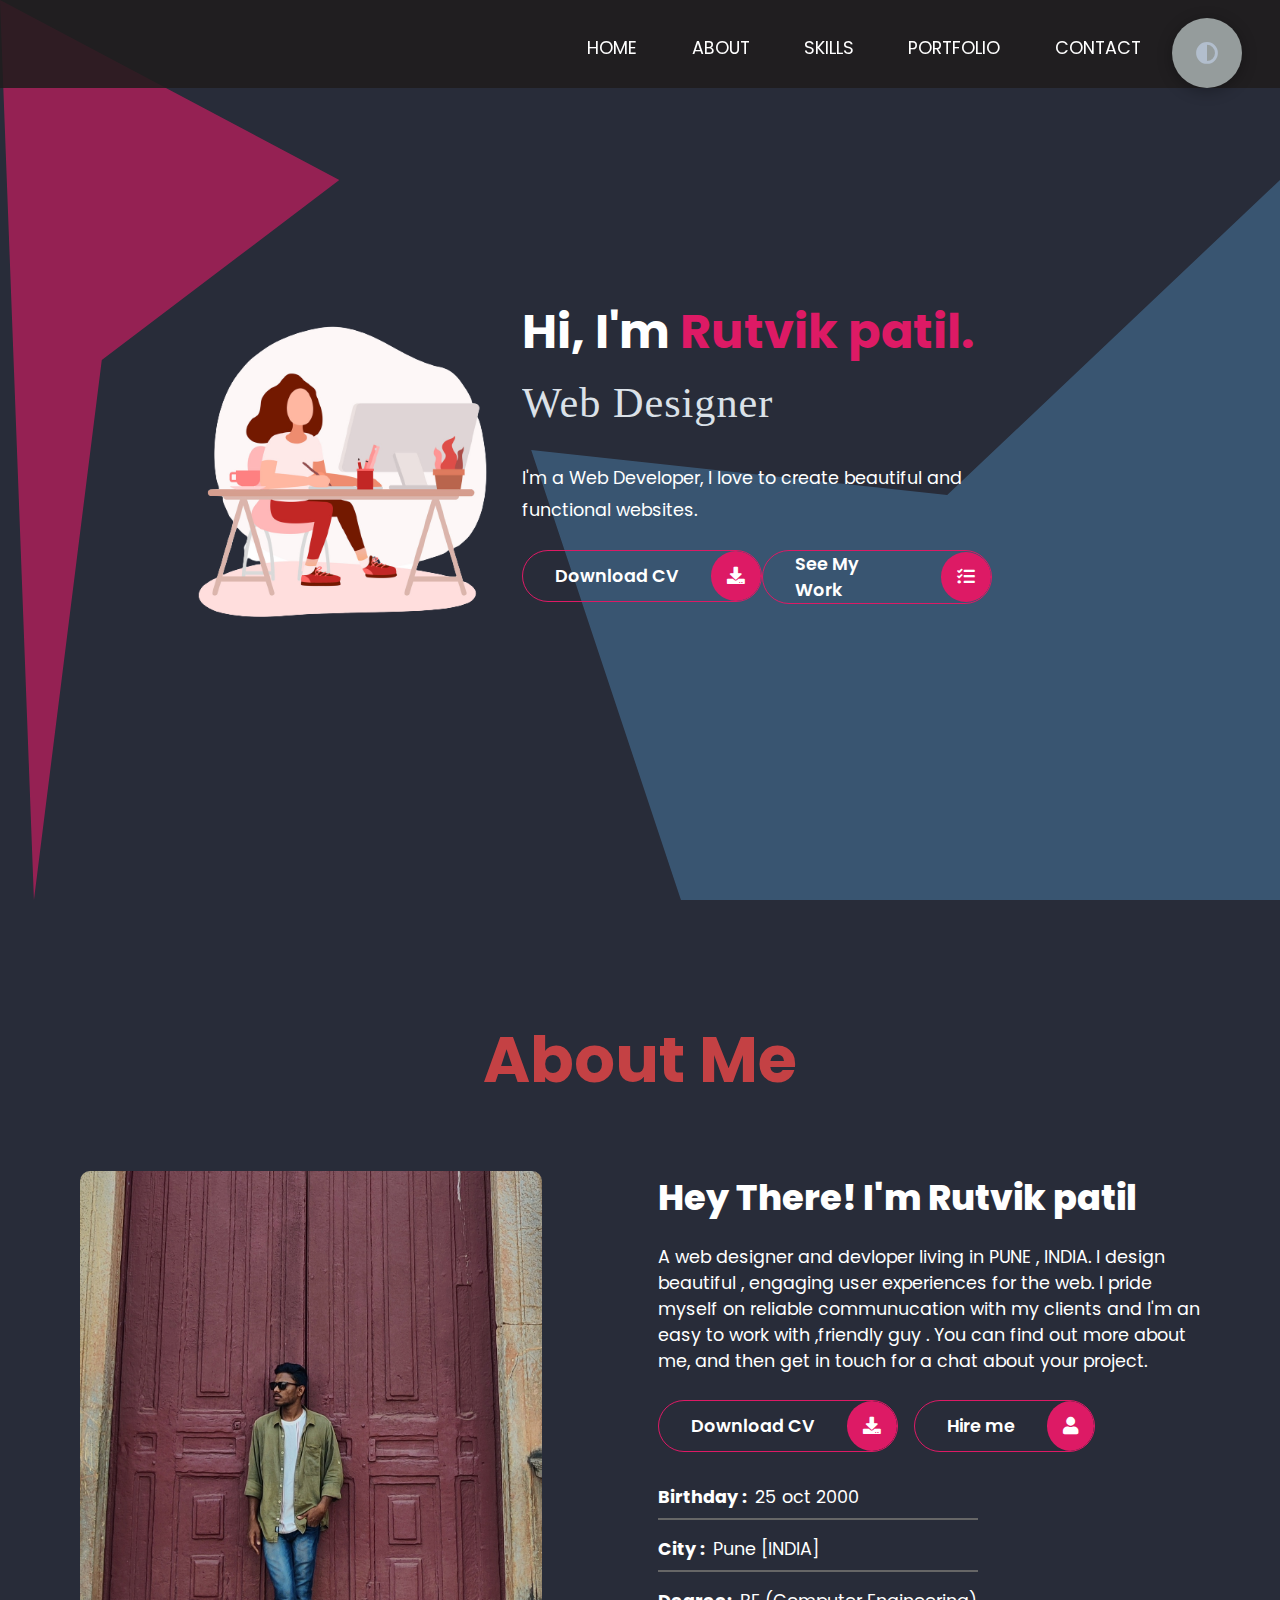
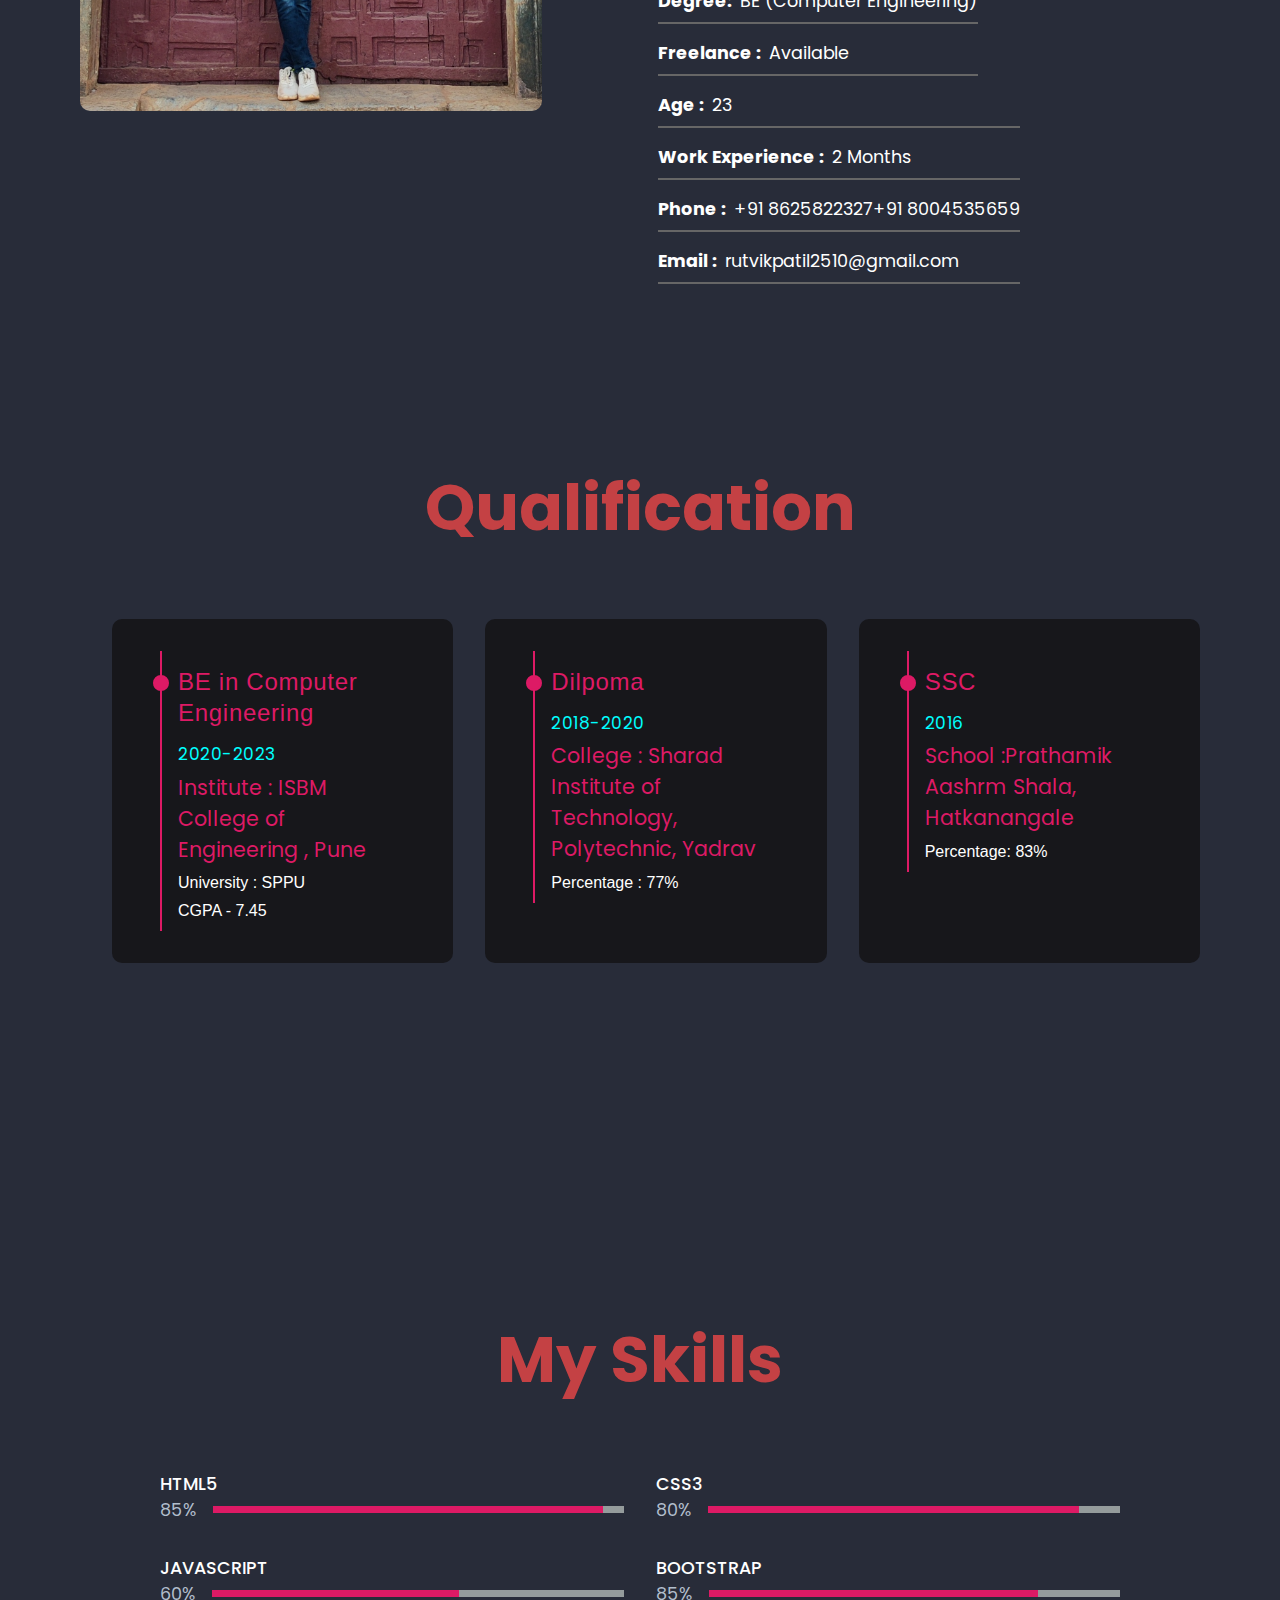
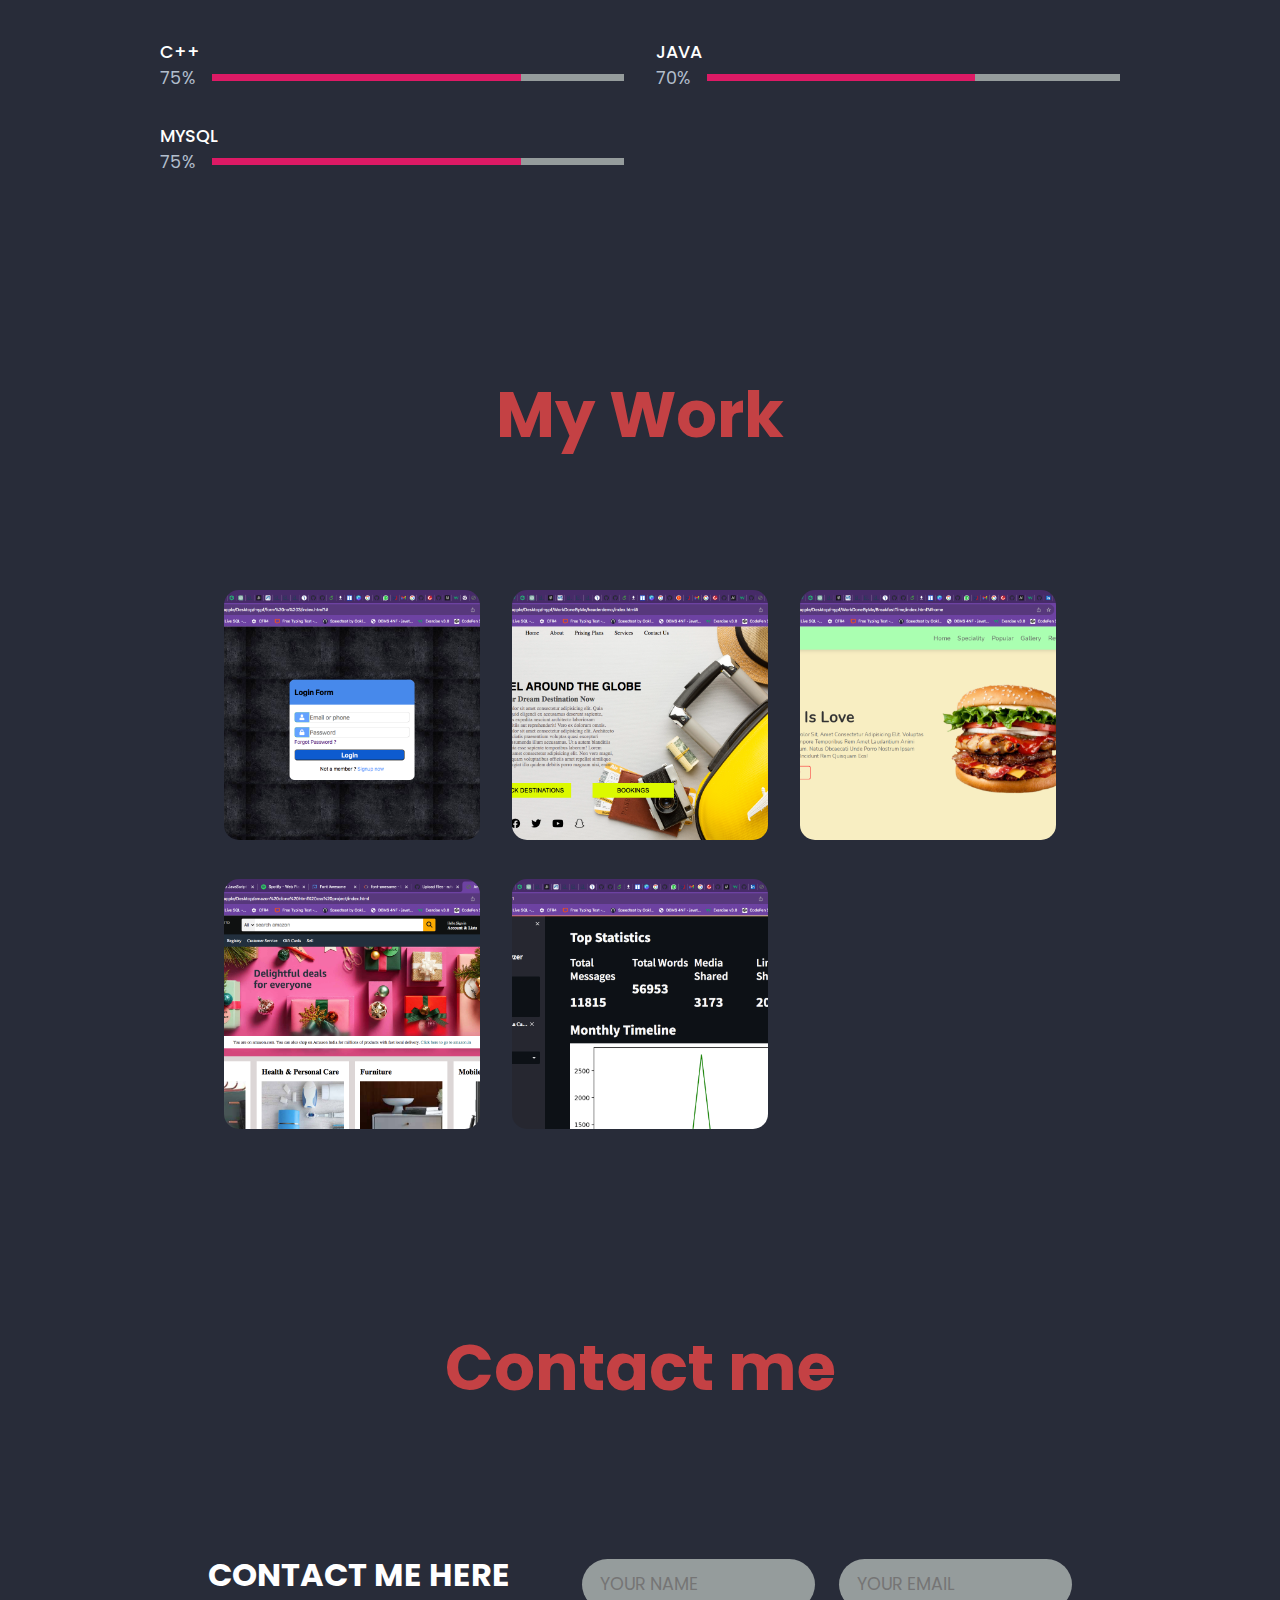
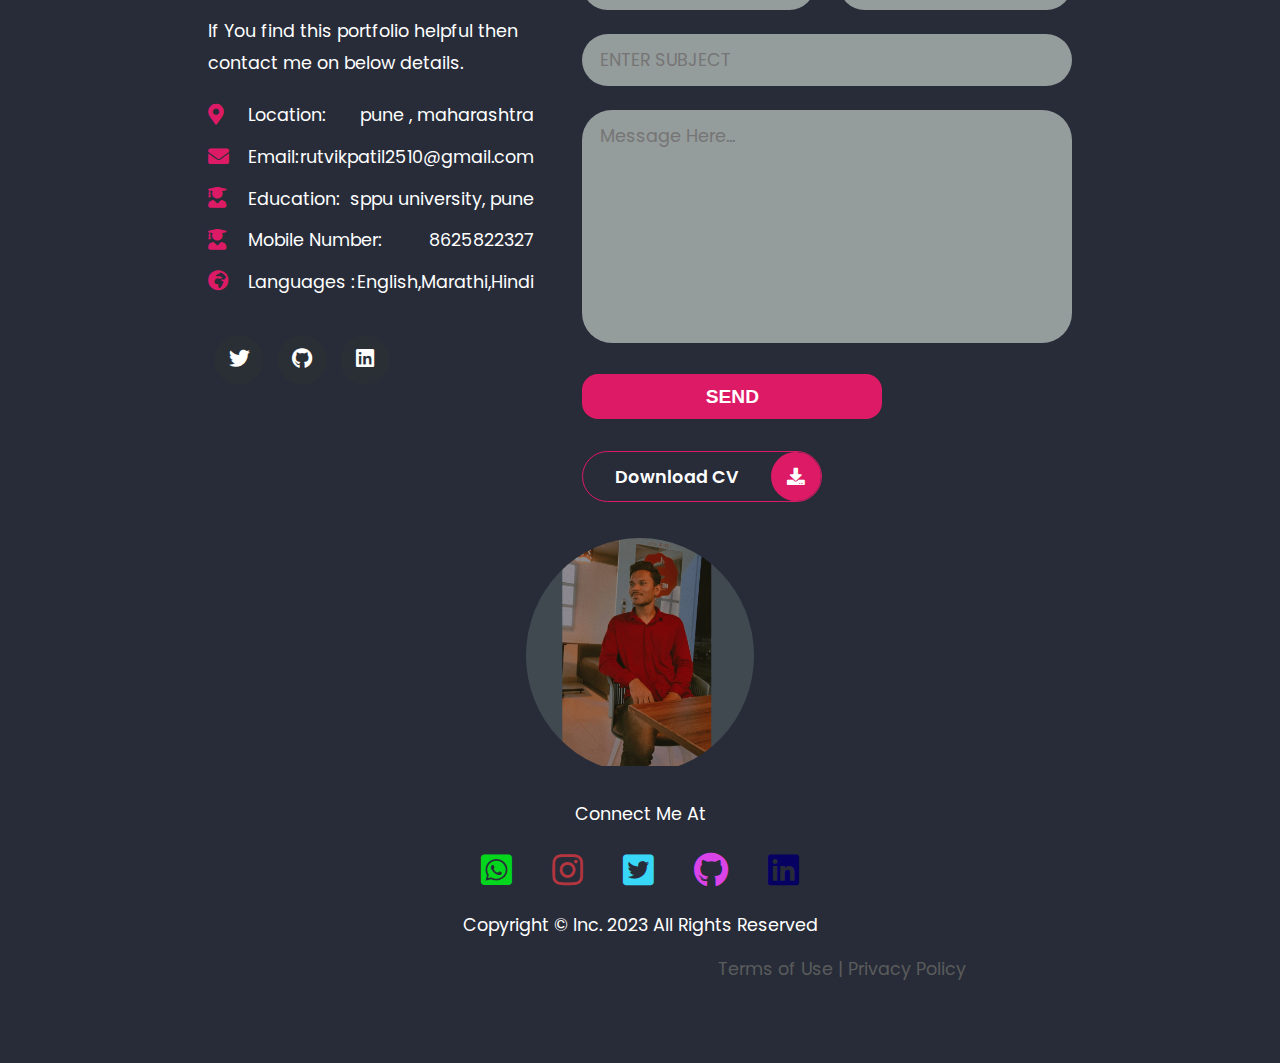
==== commit 3cccbbec: "Update index.html" ====
--- a/index.html
+++ b/index.html
@@ -359,6 +359,24 @@
                     </div>
                 </div>
 
+                <div class="portfolio-item">
+                    <div class="image">
+                        <img src="./img/amazon clone.png" alt="">
+                    </div>
+                    <div class="hover-items">
+                        <h3>Foodie</h3>
+                        <p>This is food website </p>
+                        <div class="icons">
+                            <a href="https://github.com/rutvik2510" class="icon">
+                                <i class="fab fa-github"></i>
+                            </a>
+                            <a href="./WorkDoneByMe/amazon clone html css project/index.html" class="icon">
+                                <i class="fas fa-link"></i>
+                            </a>
+
+                        </div>
+                    </div>
+                </div>
                 <div class="portfolio-item">
                     <div class="image">
                         <img src="./img/whatAppChatAnalyzer.png" alt="">
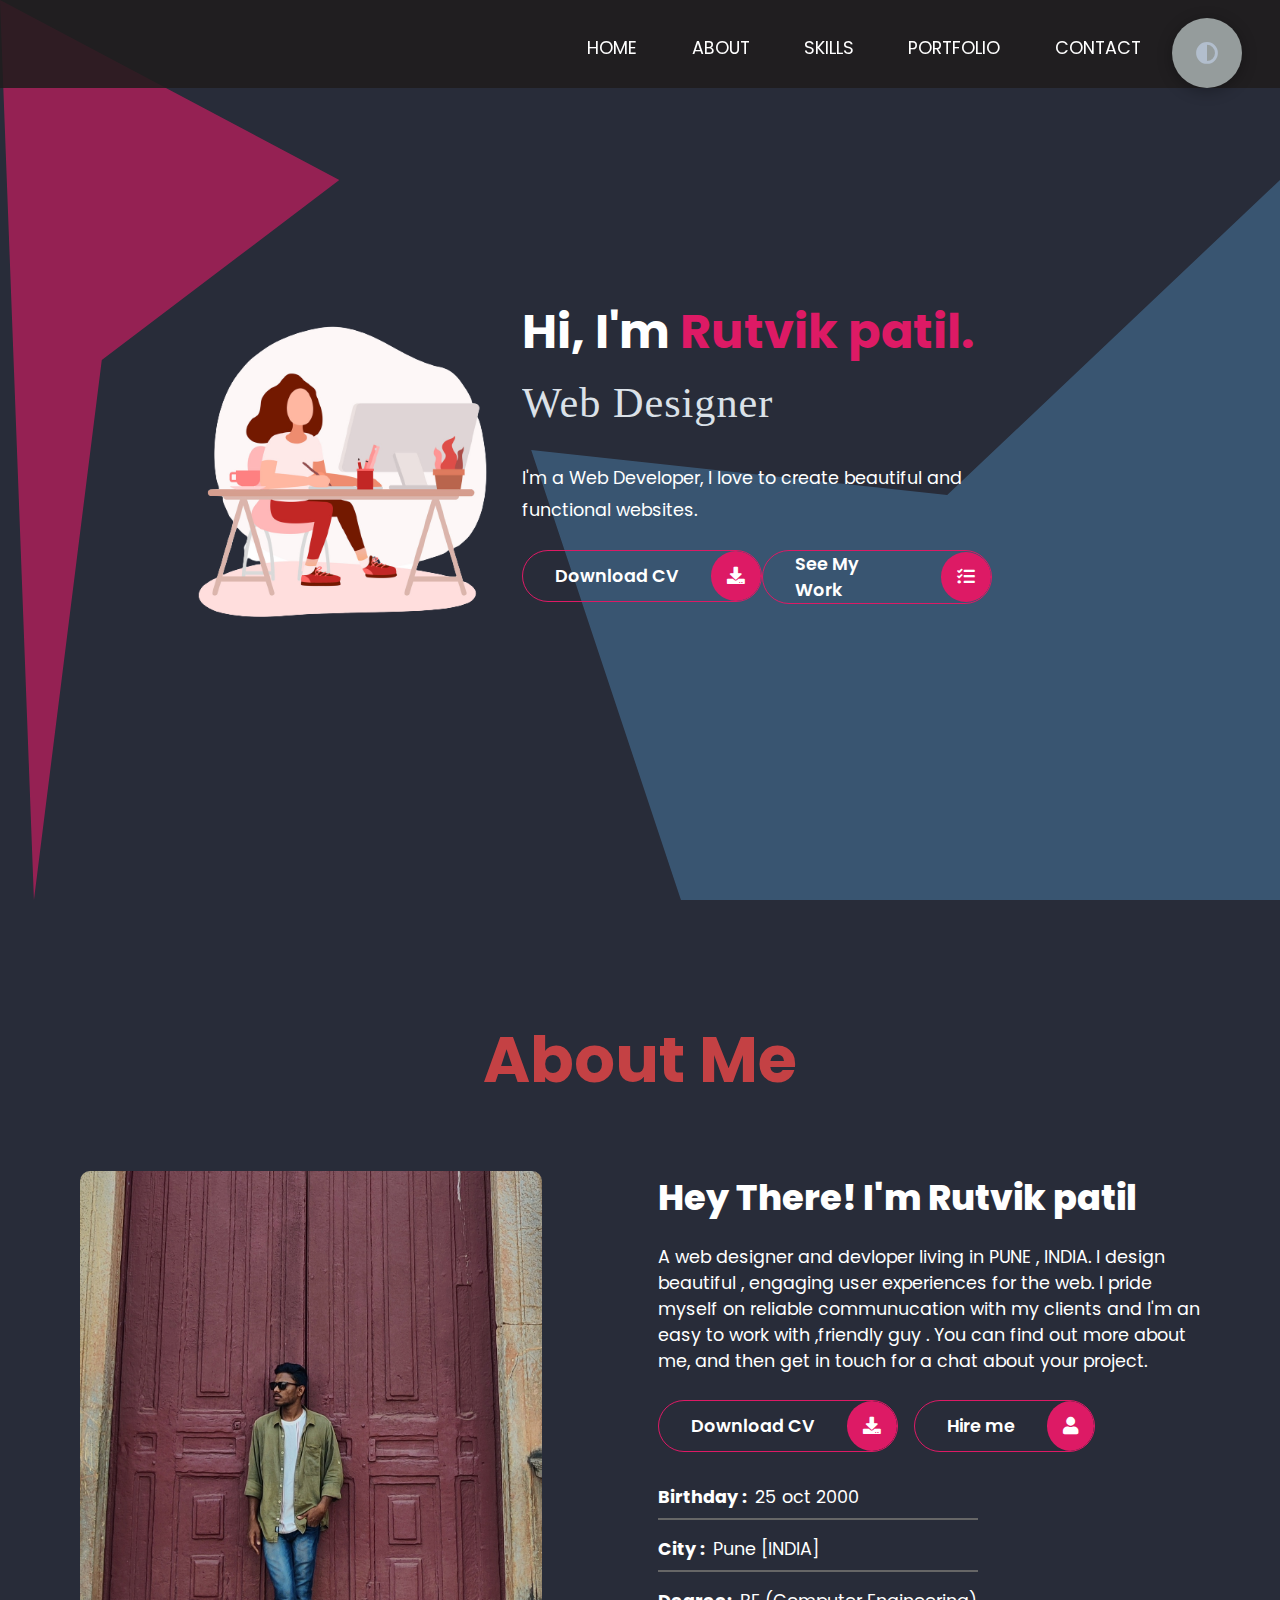
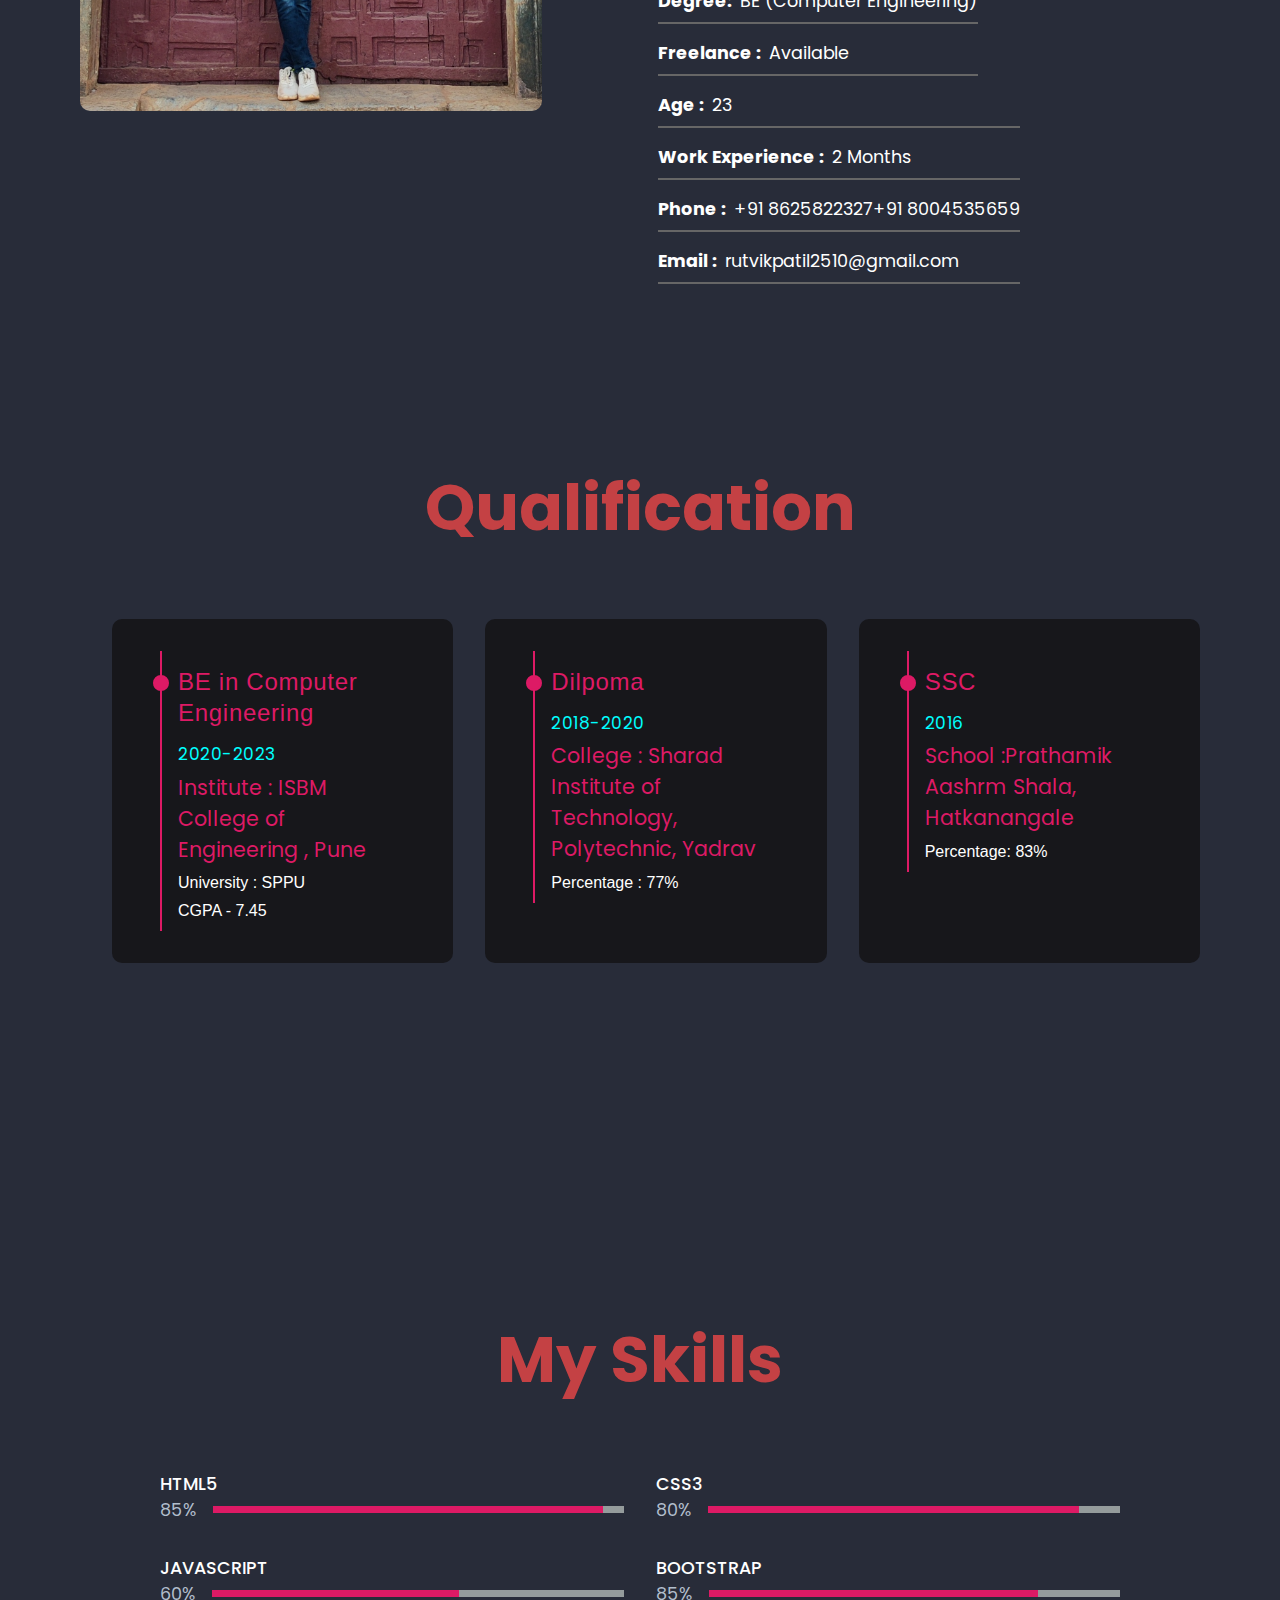
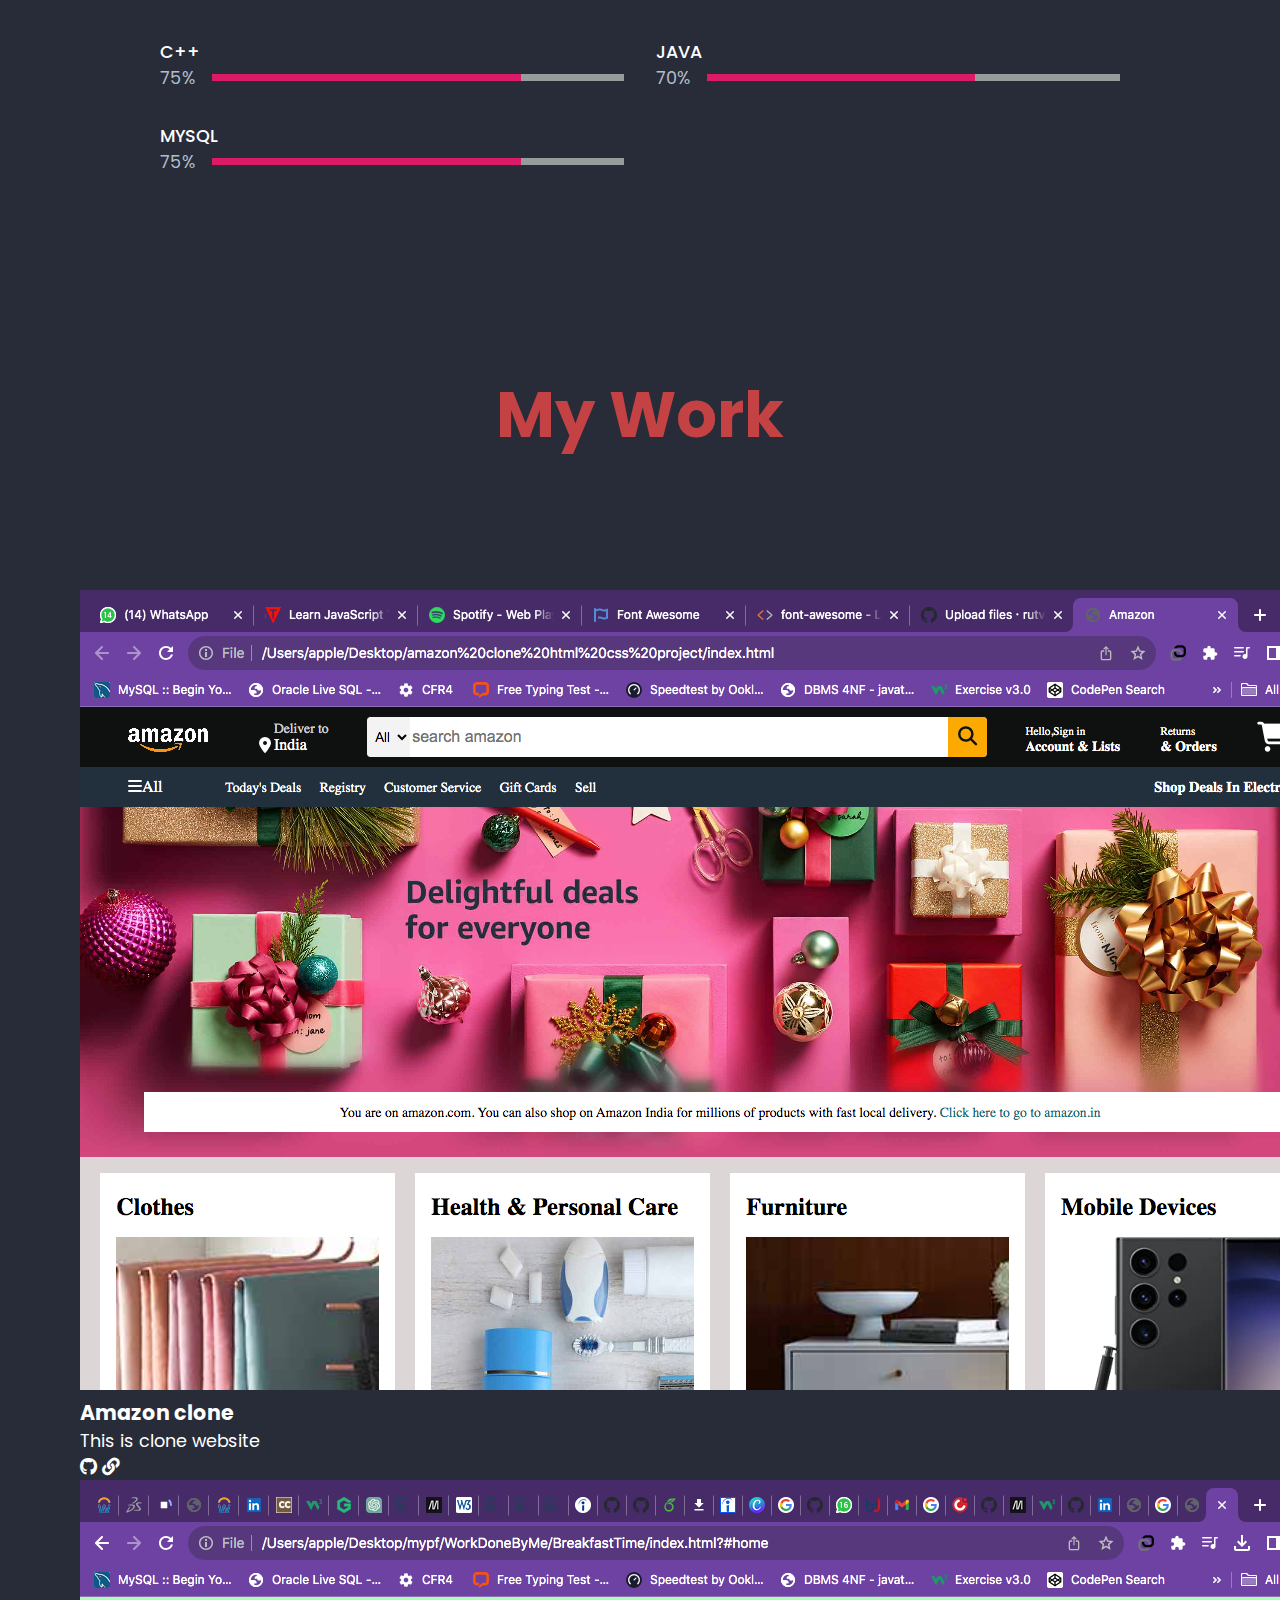
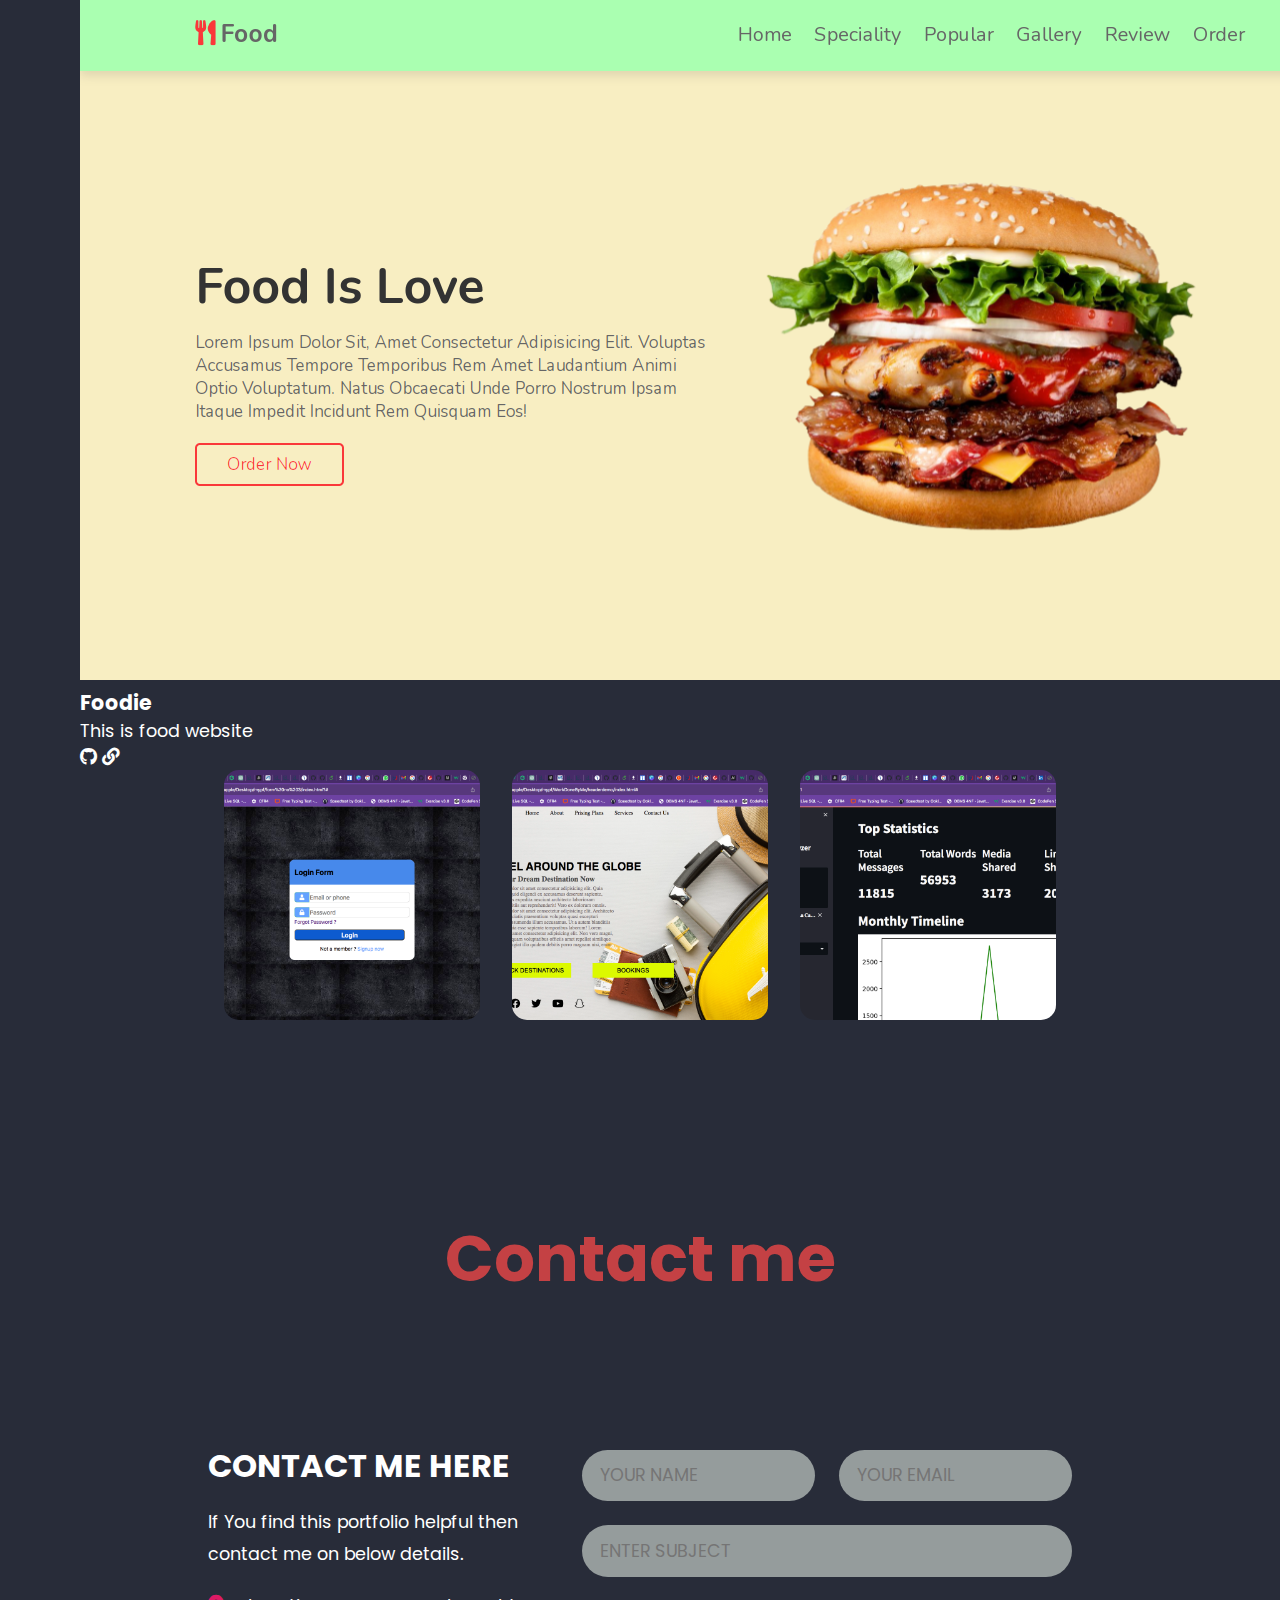
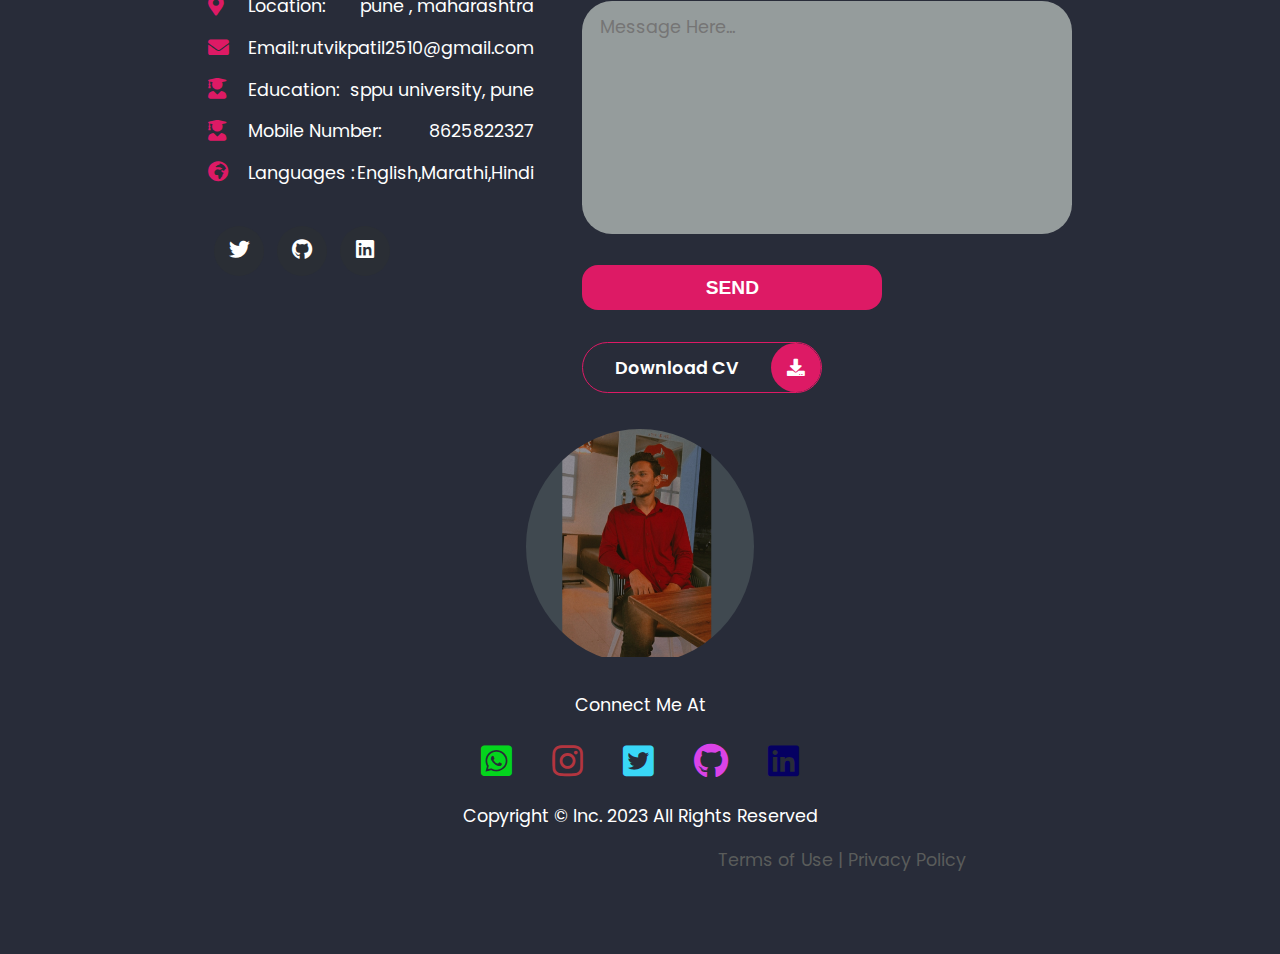
==== commit fbf17791: "index.html" ====
--- a/index.html
+++ b/index.html
@@ -303,6 +303,42 @@
                 <h4 class="heading">My Work </h4>
             </div>
 
+            <div class="portfolio-item">
+                    <div class="image">
+                        <img src="./img/amazon clone.png" alt="">
+                    </div>
+                    <div class="hover-items">
+                        <h3>Amazon clone</h3>
+                        <p>This is clone website </p>
+                        <div class="icons">
+                            <a href="https://github.com/rutvik2510" class="icon">
+                                <i class="fab fa-github"></i>
+                            </a>
+                            <a href="./WorkDoneByMe/amazon clone html css project/index.html" class="icon">
+                                <i class="fas fa-link"></i>
+                            </a>
+
+                        </div>
+                    </div>
+                </div>
+             <div class="portfolio-item">
+                    <div class="image">
+                        <img src="./img/food.png" alt="">
+                    </div>
+                    <div class="hover-items">
+                        <h3>Foodie</h3>
+                        <p>This is food website </p>
+                        <div class="icons">
+                            <a href="https://github.com/rutvik2510" class="icon">
+                                <i class="fab fa-github"></i>
+                            </a>
+                            <a href="./WorkDoneByMe/BreakfastTime/index.html" class="icon">
+                                <i class="fas fa-link"></i>
+                            </a>
+
+                        </div>
+                    </div>
+                </div>
             <div class="portfolio">
                 <div class="portfolio-item">
                     <div class="image">
@@ -340,43 +376,9 @@
                         </div>
                     </div>
                 </div>
-                <div class="portfolio-item">
-                    <div class="image">
-                        <img src="./img/food.png" alt="">
-                    </div>
-                    <div class="hover-items">
-                        <h3>Foodie</h3>
-                        <p>This is food website </p>
-                        <div class="icons">
-                            <a href="https://github.com/rutvik2510" class="icon">
-                                <i class="fab fa-github"></i>
-                            </a>
-                            <a href="./WorkDoneByMe/BreakfastTime/index.html" class="icon">
-                                <i class="fas fa-link"></i>
-                            </a>
-
-                        </div>
-                    </div>
-                </div>
-
-                <div class="portfolio-item">
-                    <div class="image">
-                        <img src="./img/amazon clone.png" alt="">
-                    </div>
-                    <div class="hover-items">
-                        <h3>Foodie</h3>
-                        <p>This is food website </p>
-                        <div class="icons">
-                            <a href="https://github.com/rutvik2510" class="icon">
-                                <i class="fab fa-github"></i>
-                            </a>
-                            <a href="./WorkDoneByMe/amazon clone html css project/index.html" class="icon">
-                                <i class="fas fa-link"></i>
-                            </a>
-
-                        </div>
-                    </div>
-                </div>
+               
+
+                
                 <div class="portfolio-item">
                     <div class="image">
                         <img src="./img/whatAppChatAnalyzer.png" alt="">
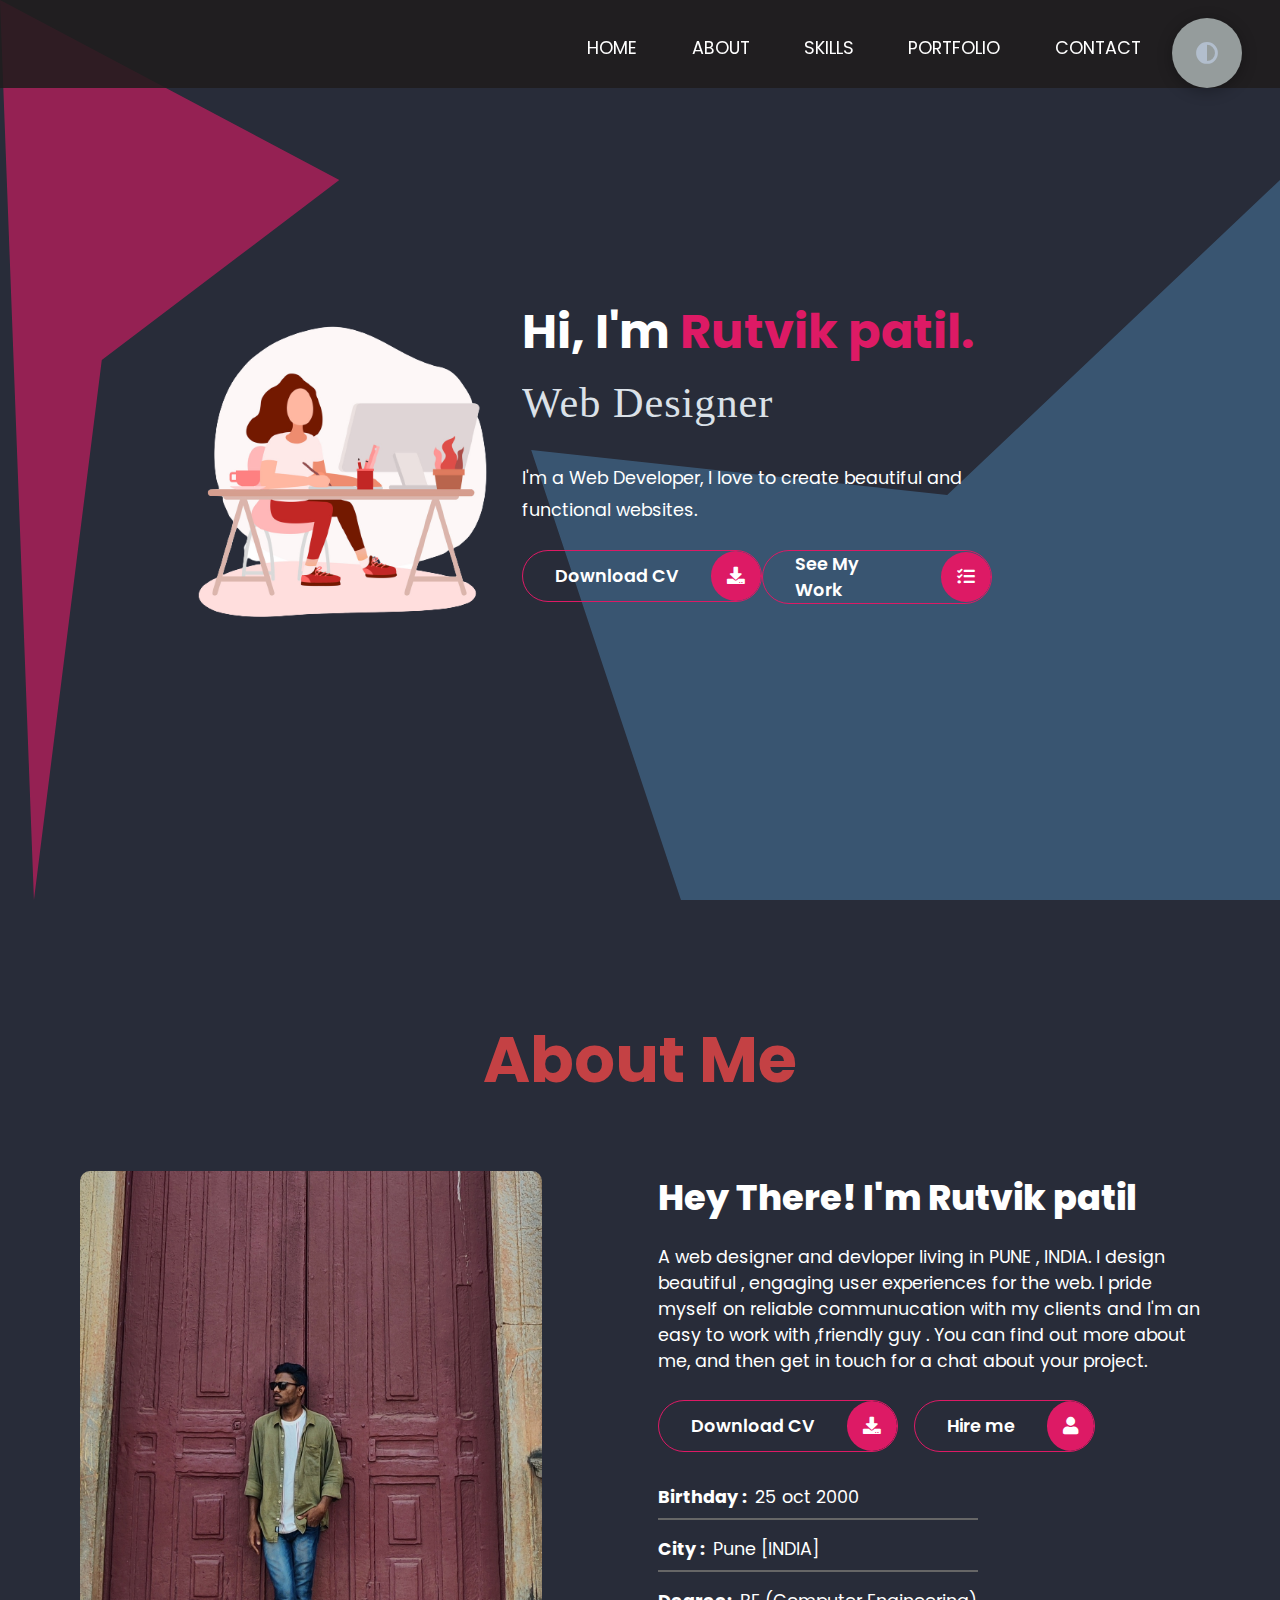
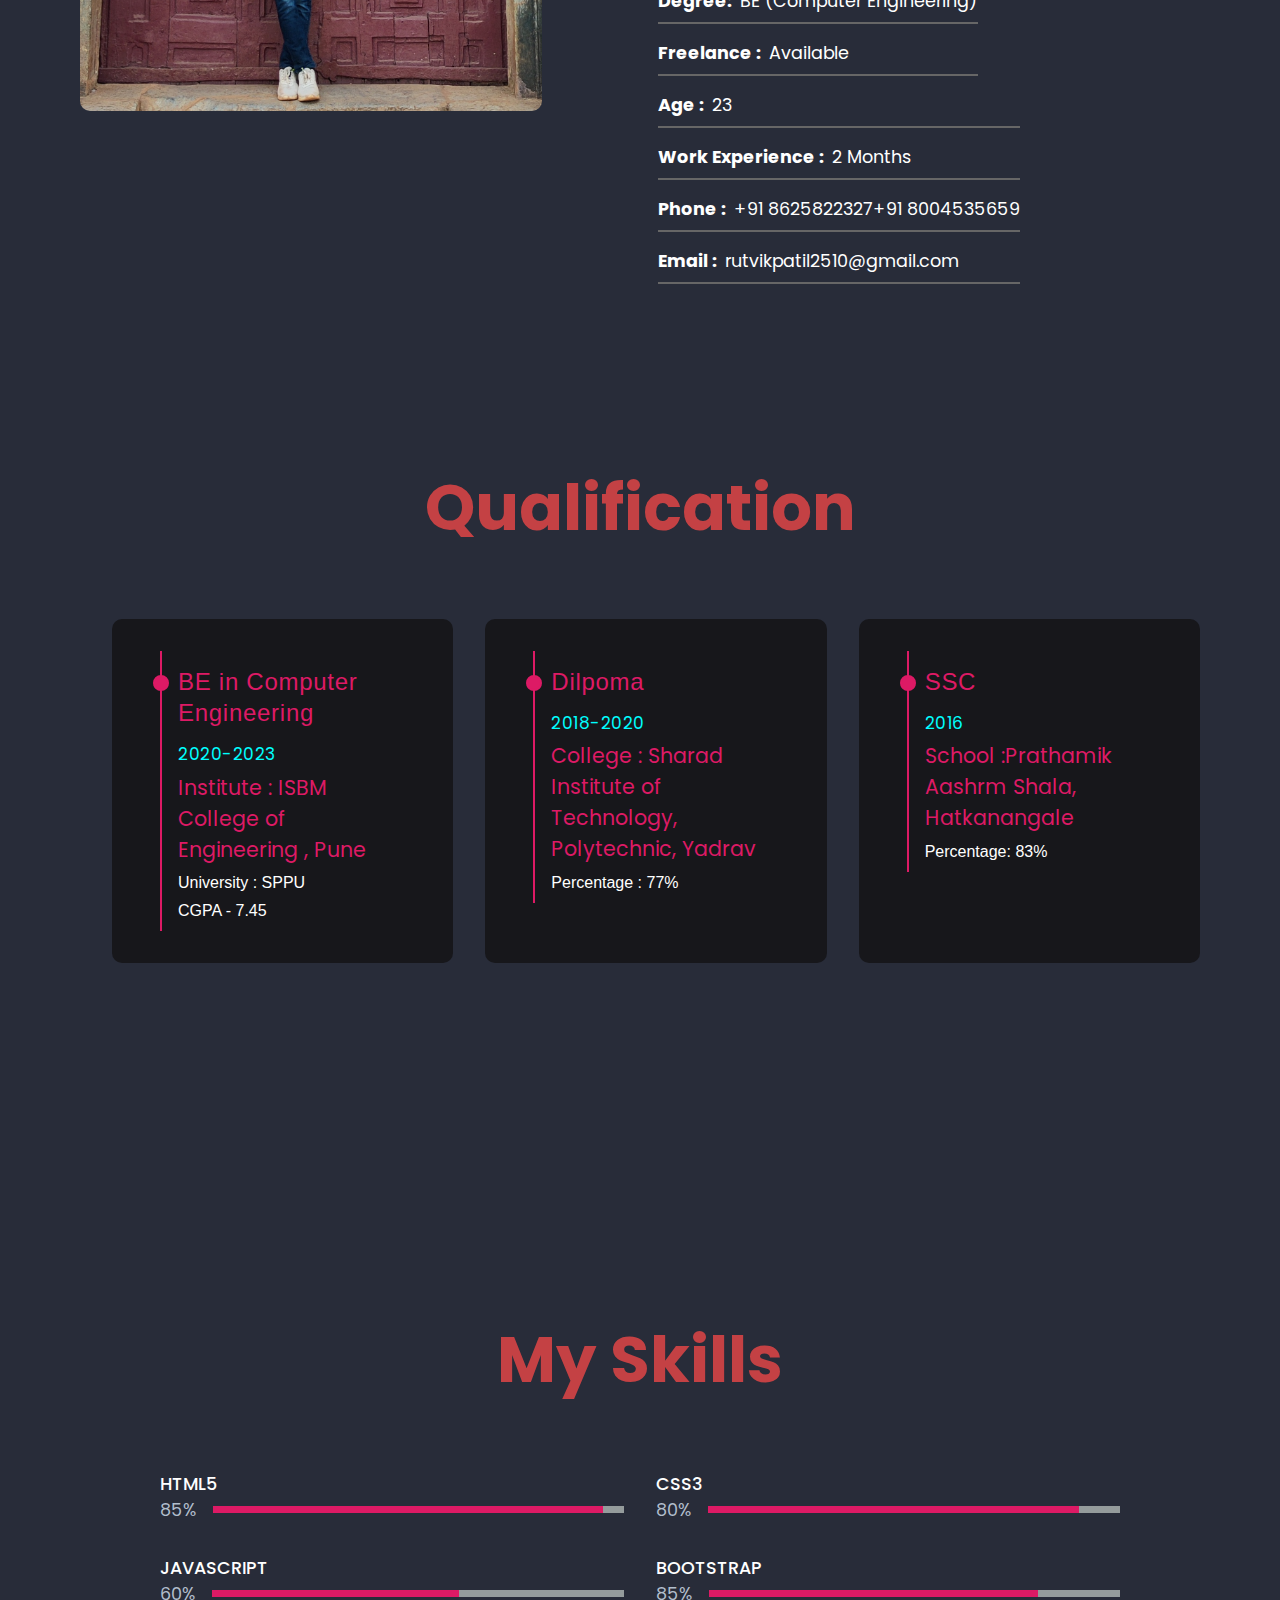
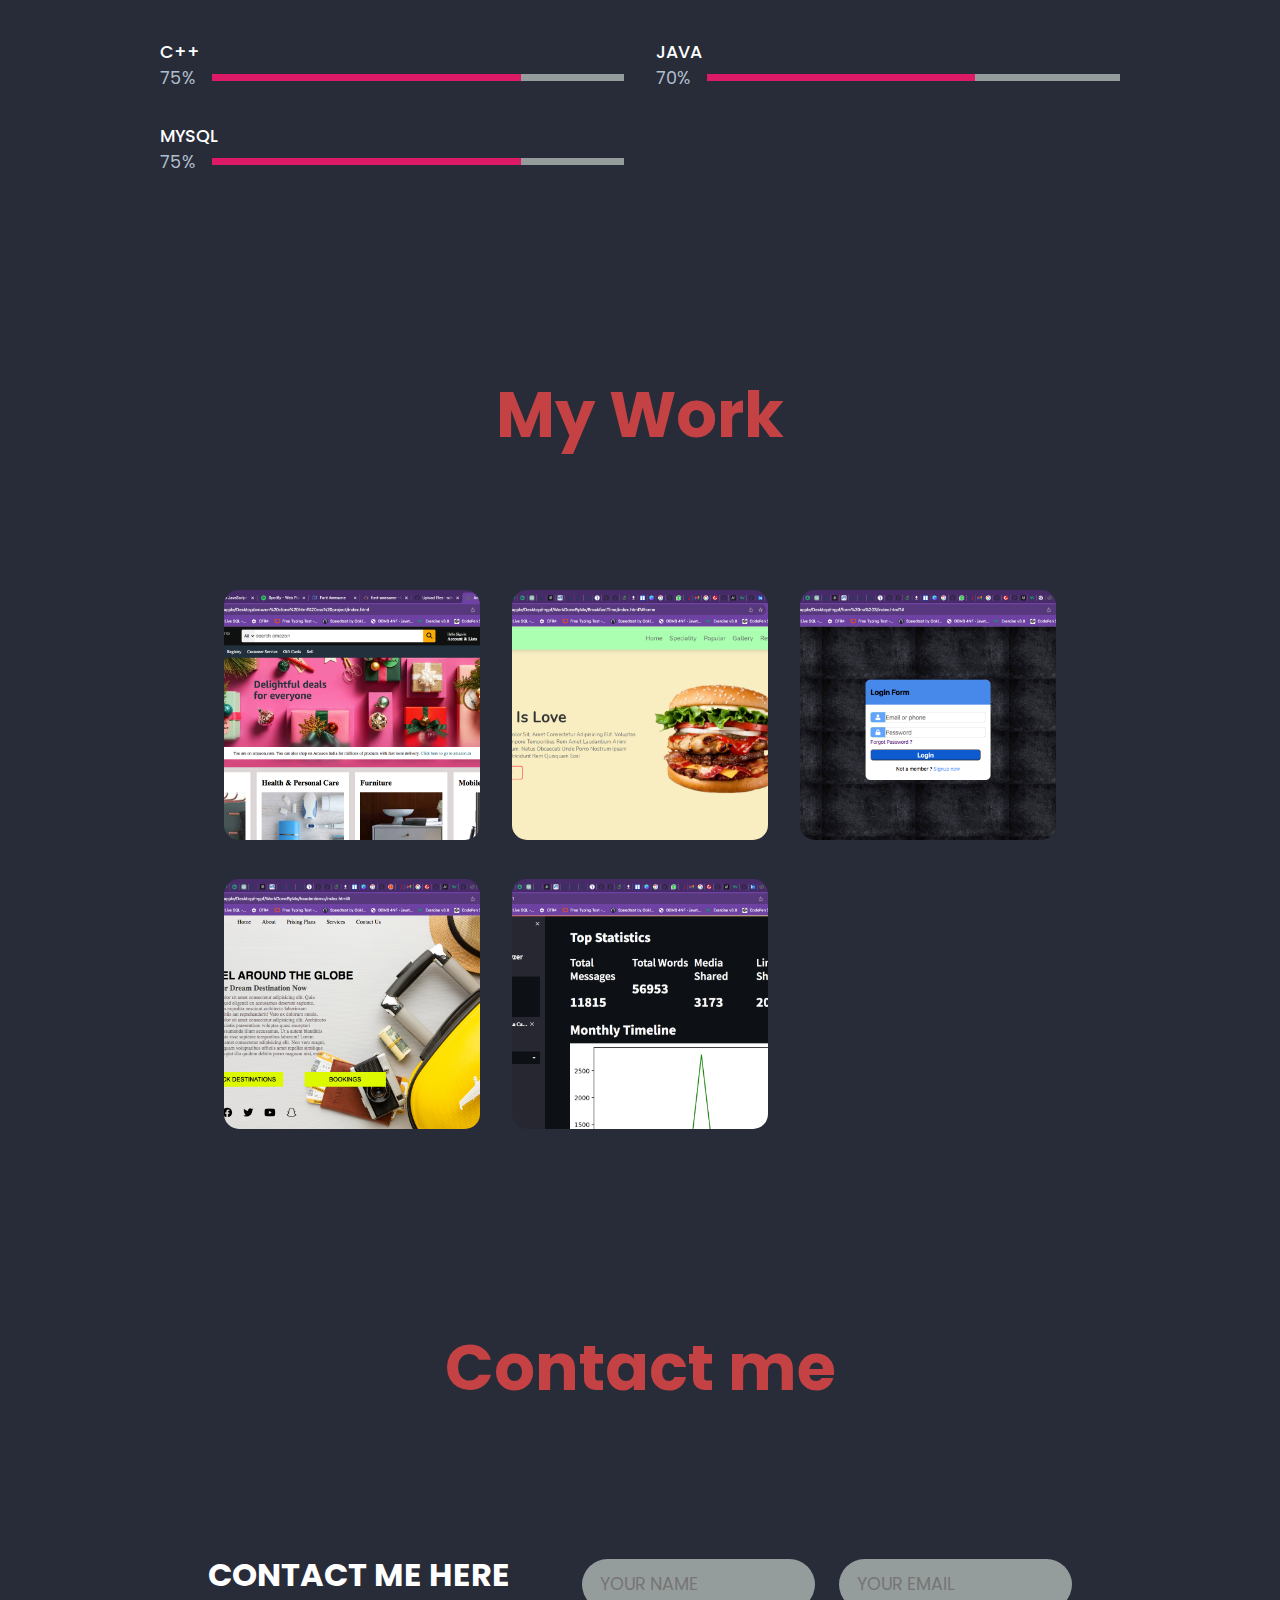
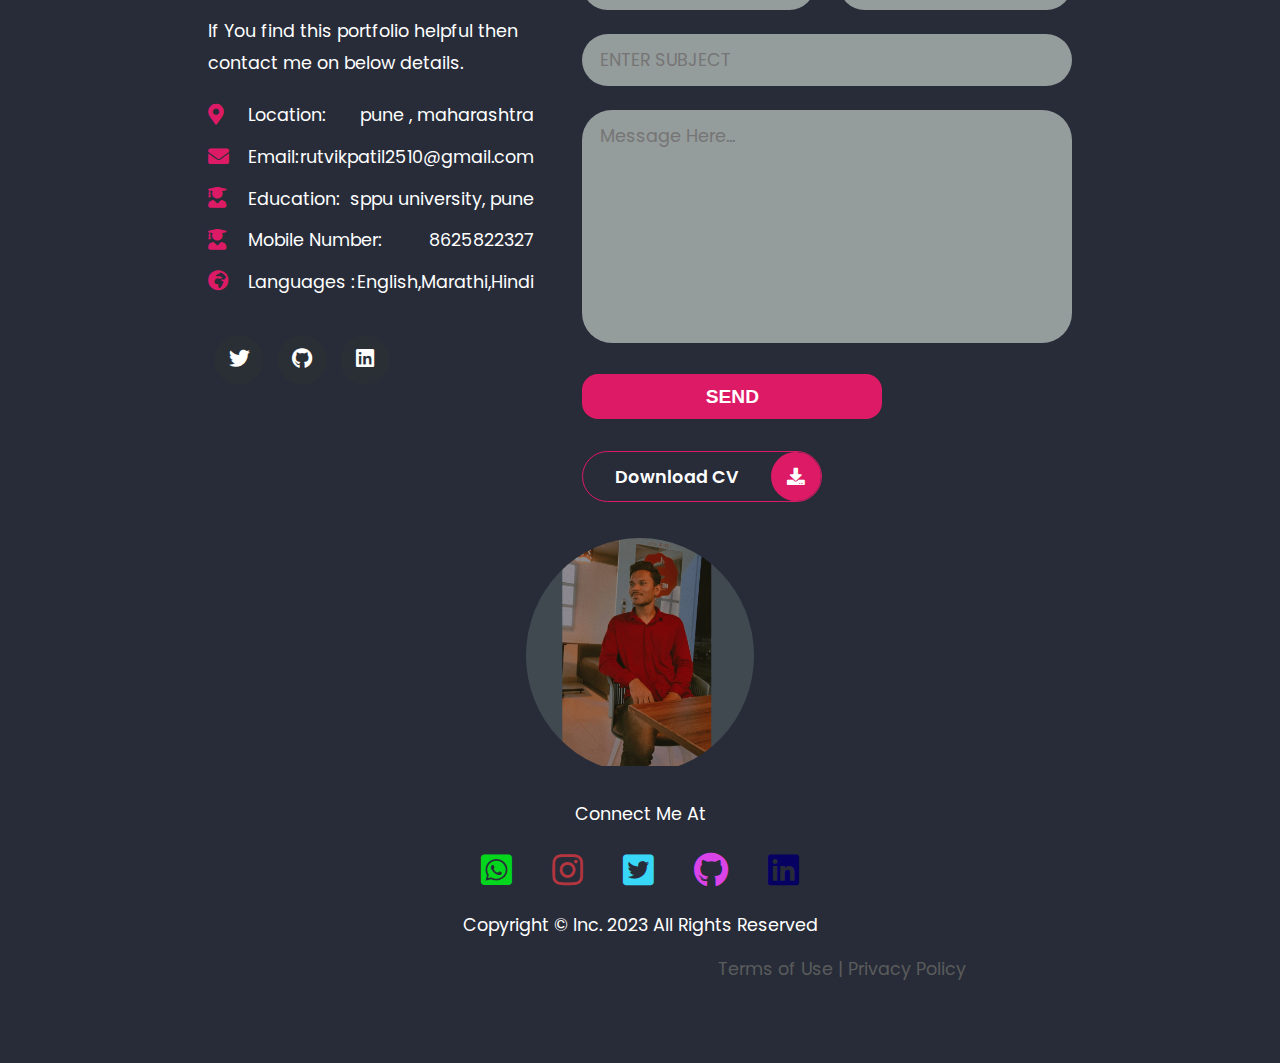
==== commit 41831575: "index.html" ====
--- a/index.html
+++ b/index.html
@@ -303,7 +303,8 @@
                 <h4 class="heading">My Work </h4>
             </div>
 
-            <div class="portfolio-item">
+            <div class="portfolio">
+                <div class="portfolio-item">
                     <div class="image">
                         <img src="./img/amazon clone.png" alt="">
                     </div>
@@ -321,7 +322,7 @@
                         </div>
                     </div>
                 </div>
-             <div class="portfolio-item">
+                 <div class="portfolio-item">
                     <div class="image">
                         <img src="./img/food.png" alt="">
                     </div>
@@ -339,7 +340,7 @@
                         </div>
                     </div>
                 </div>
-            <div class="portfolio">
+            
                 <div class="portfolio-item">
                     <div class="image">
                         <img src="./img/login1.png" alt="">
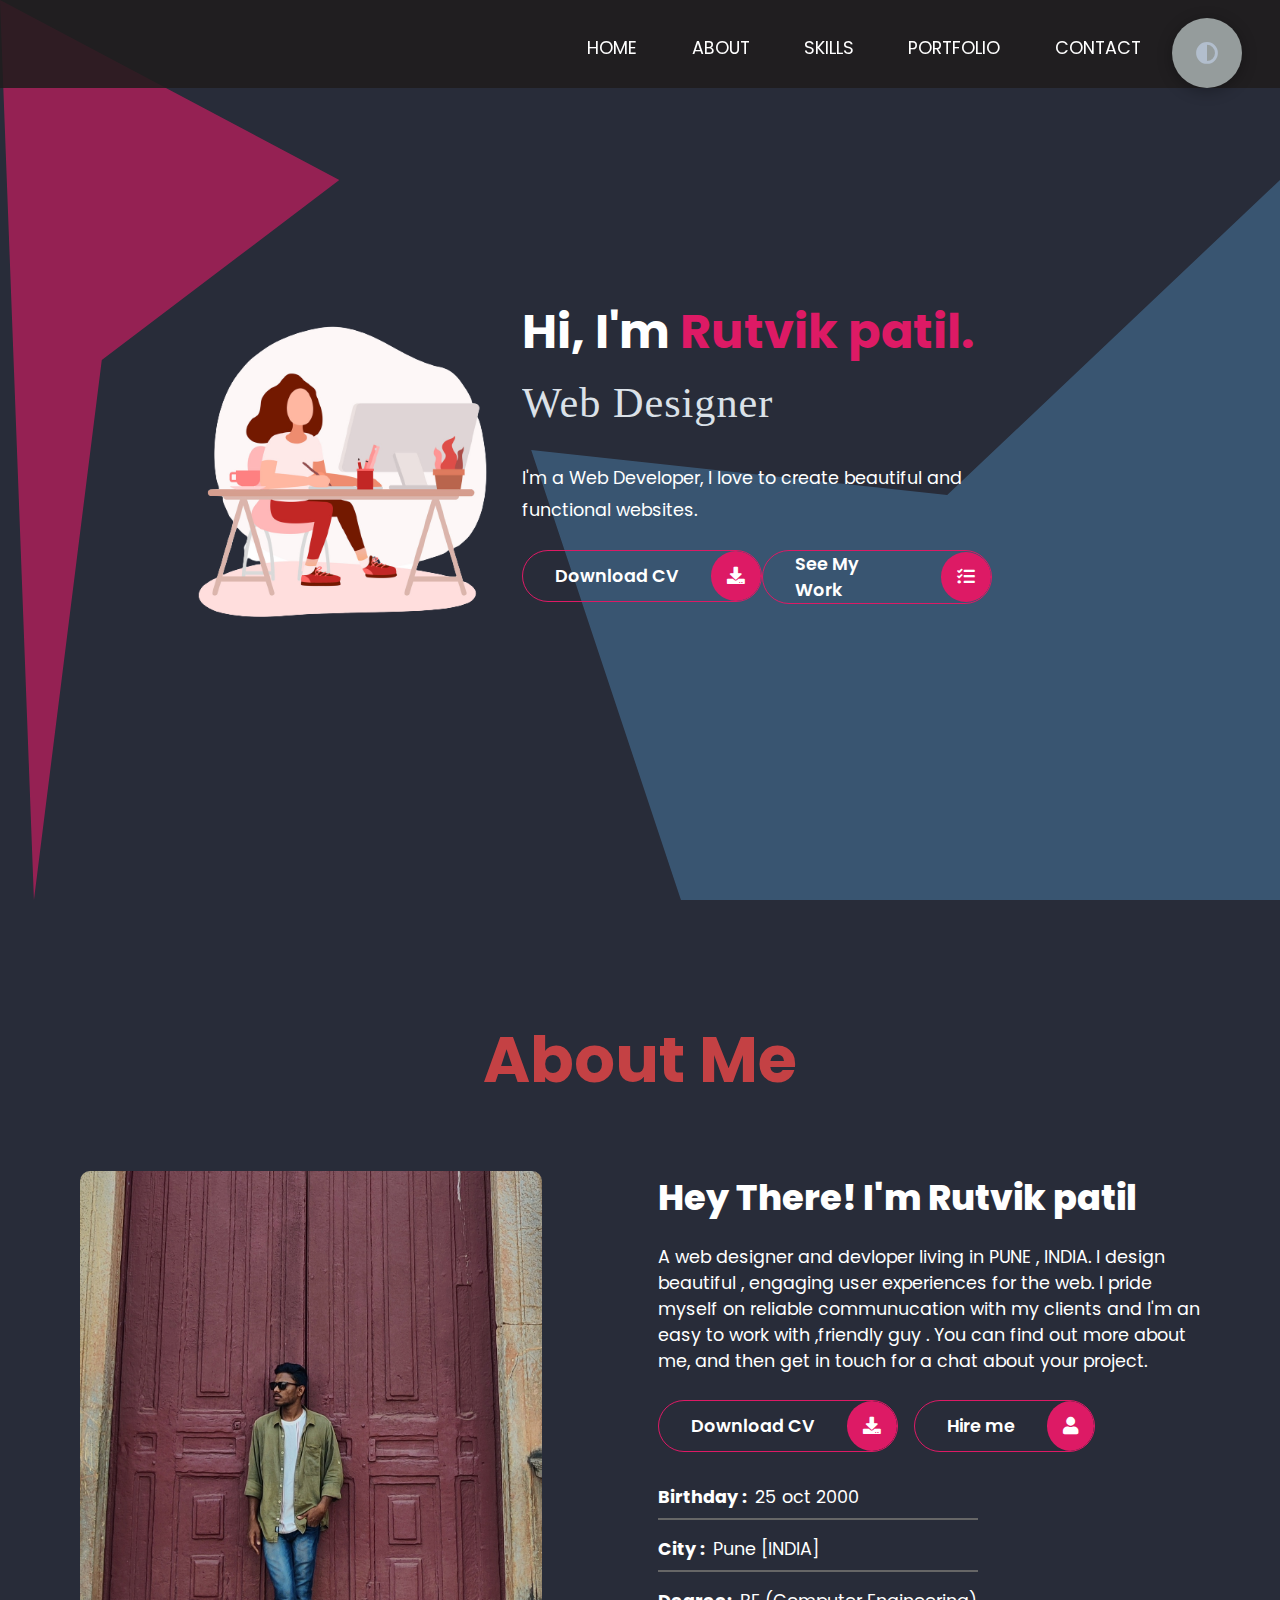
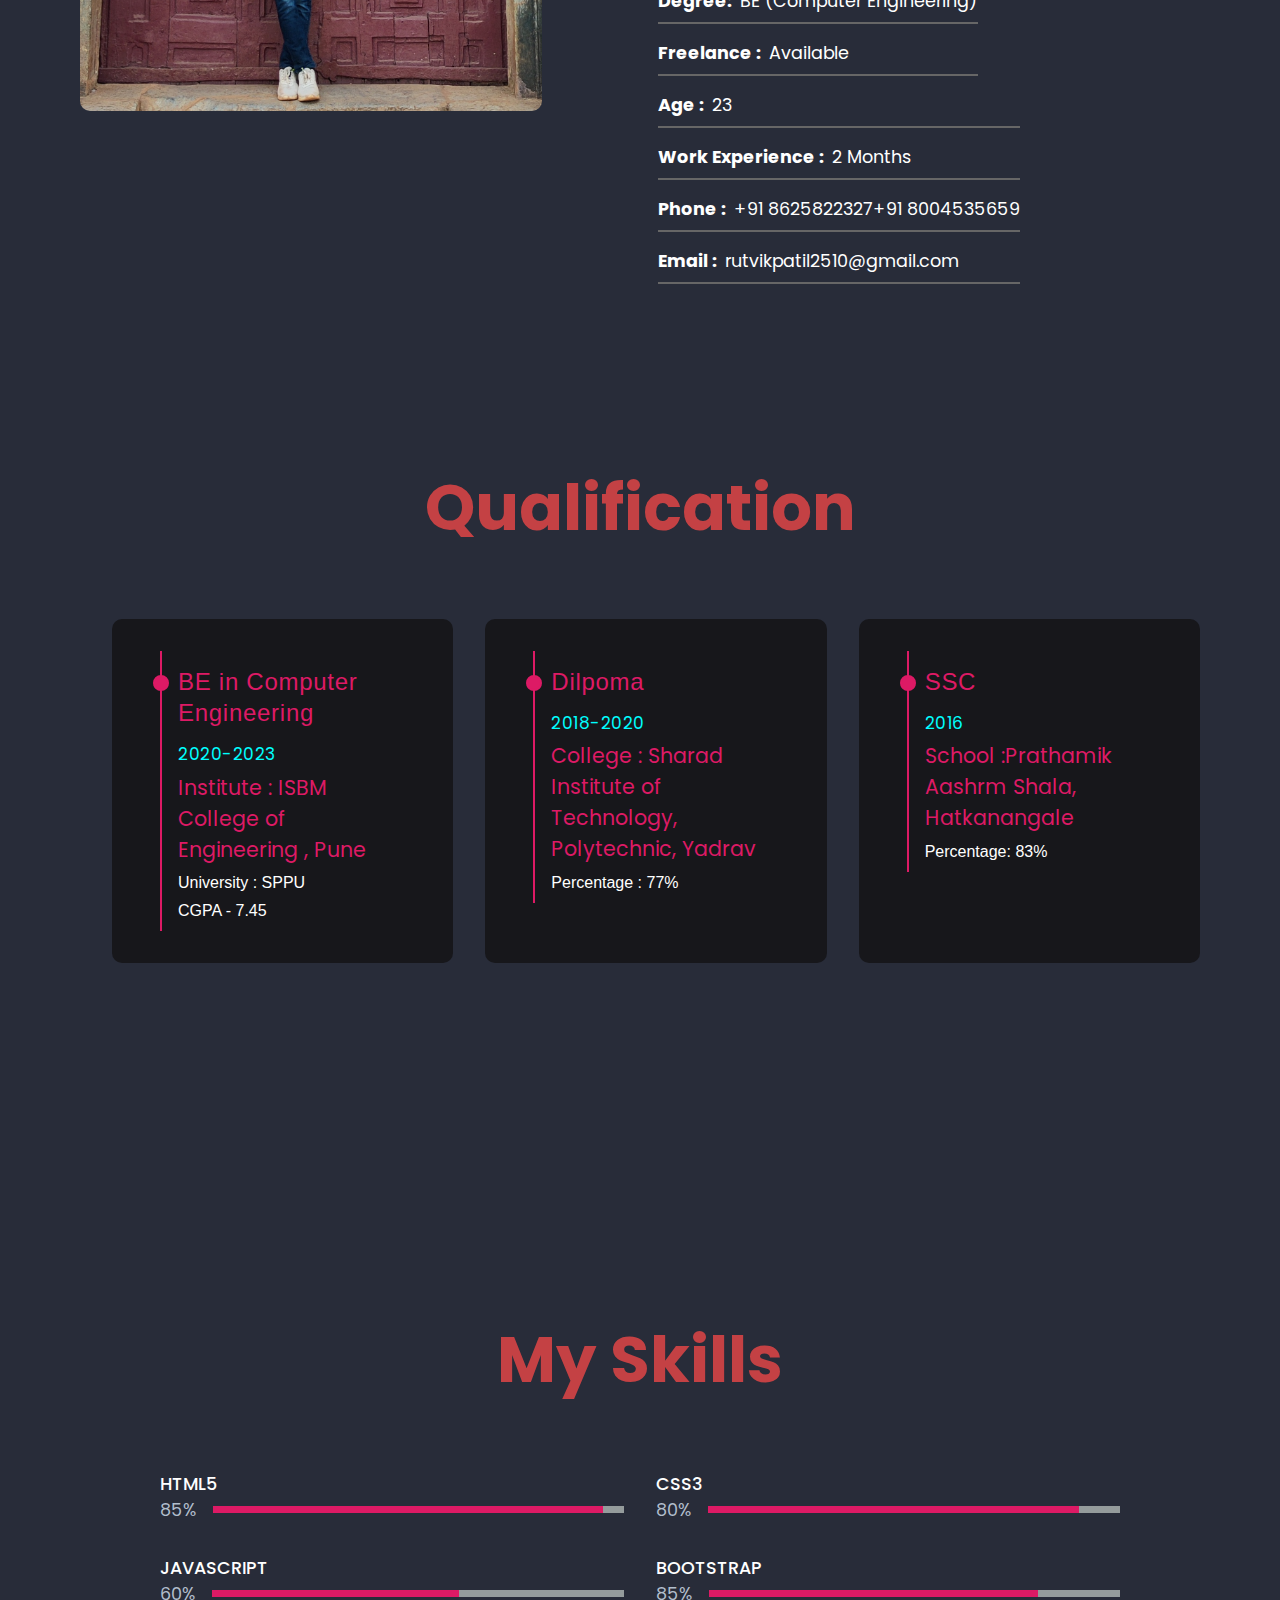
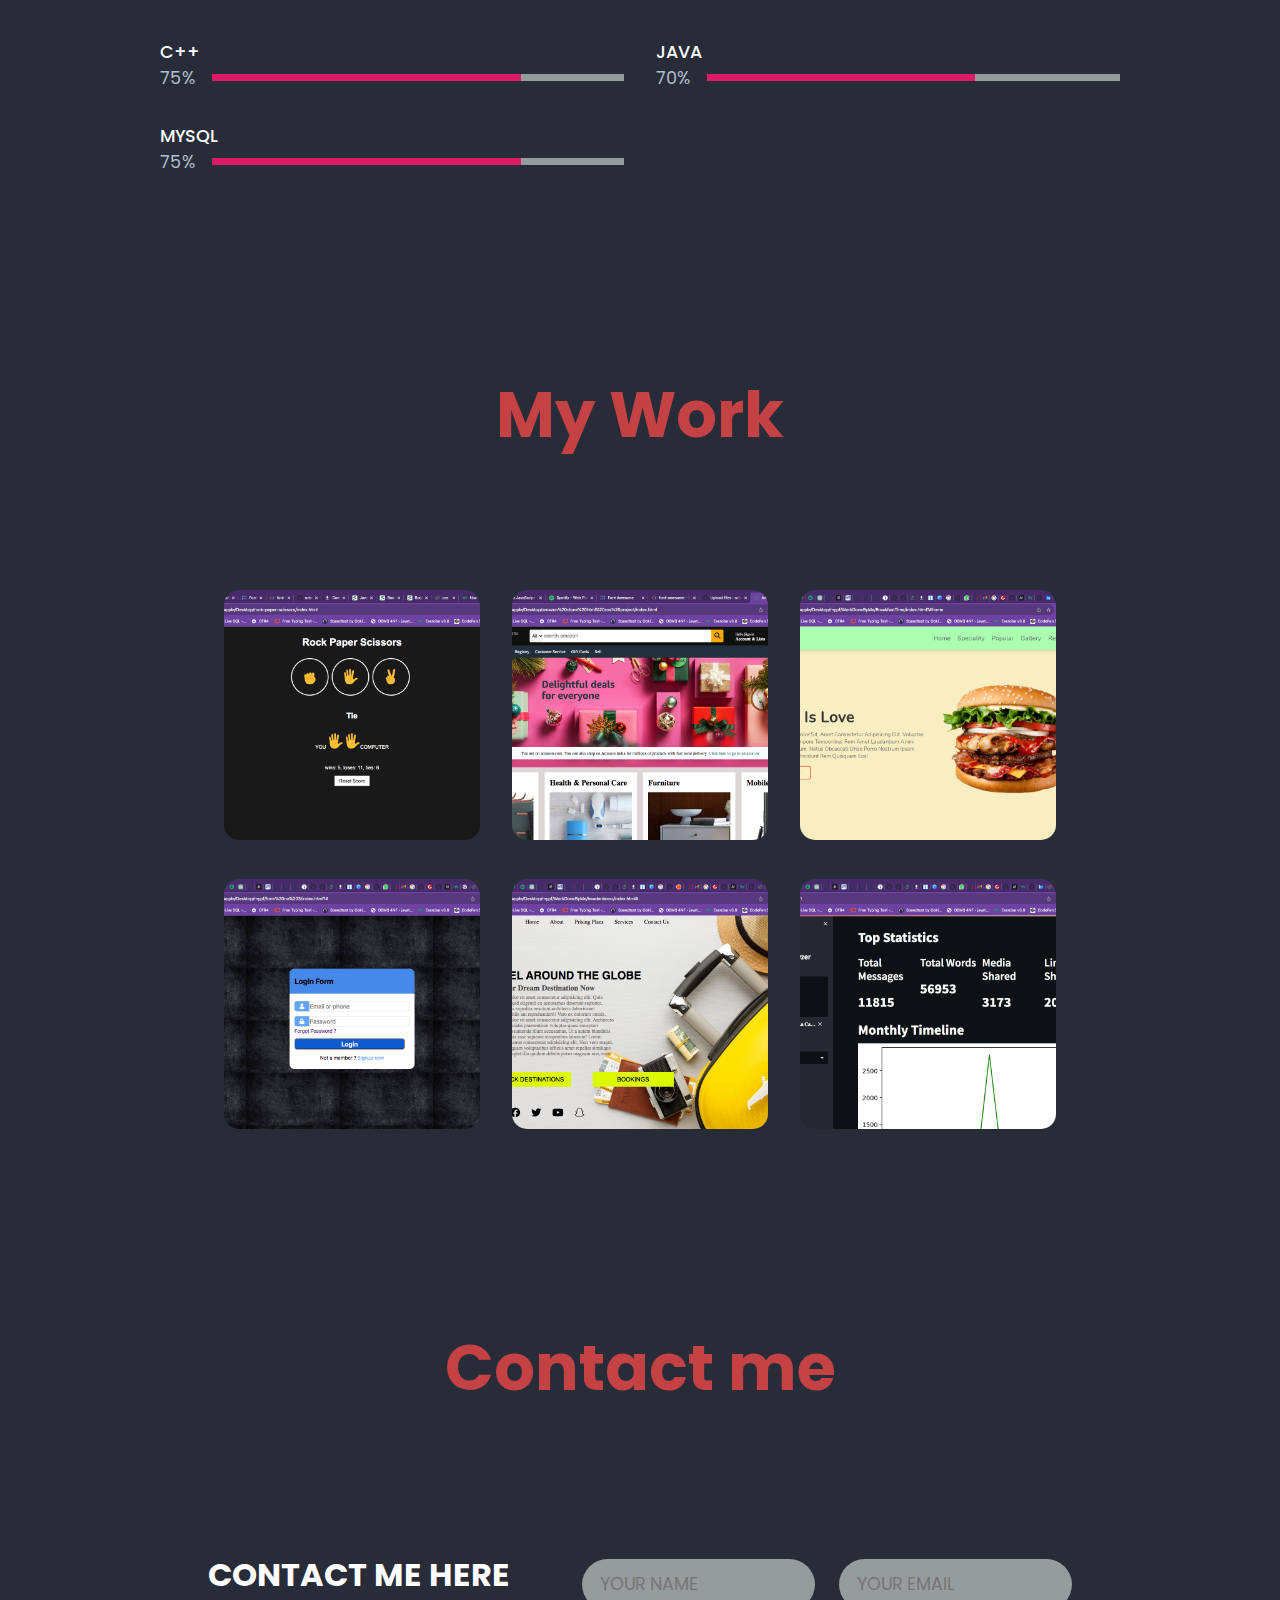
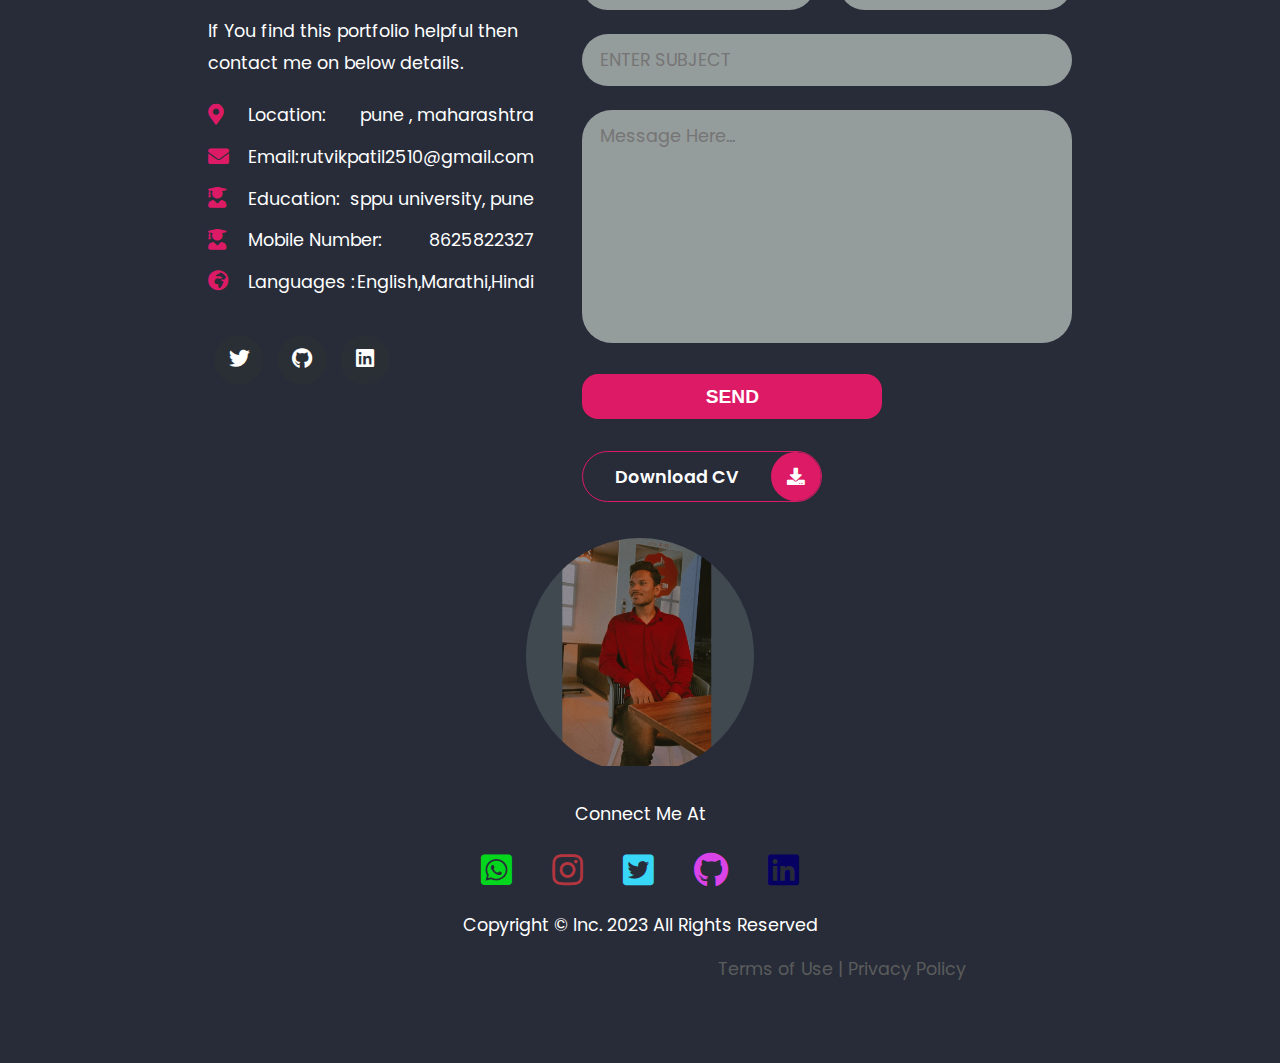
==== commit 5f2ae2b6: "index.html" ====
--- a/index.html
+++ b/index.html
@@ -304,6 +304,24 @@
             </div>
 
             <div class="portfolio">
+                <div class="portfolio-item">
+                    <div class="image">
+                        <img src="./img/rockpaperscissors.png" alt="">
+                    </div>
+                    <div class="hover-items">
+                        <h3>Rock-Paper-Scissors</h3>
+                        <p>This is Gmae </p>
+                        <div class="icons">
+                            <a href="https://github.com/rutvik2510" class="icon">
+                                <i class="fab fa-github"></i>
+                            </a>
+                            <a href="./WorkDoneByMe/rock-paper-scissors/index.html" class="icon">
+                                <i class="fas fa-link"></i>
+                            </a>
+
+                        </div>
+                    </div>
+                </div>
                 <div class="portfolio-item">
                     <div class="image">
                         <img src="./img/amazon clone.png" alt="">
